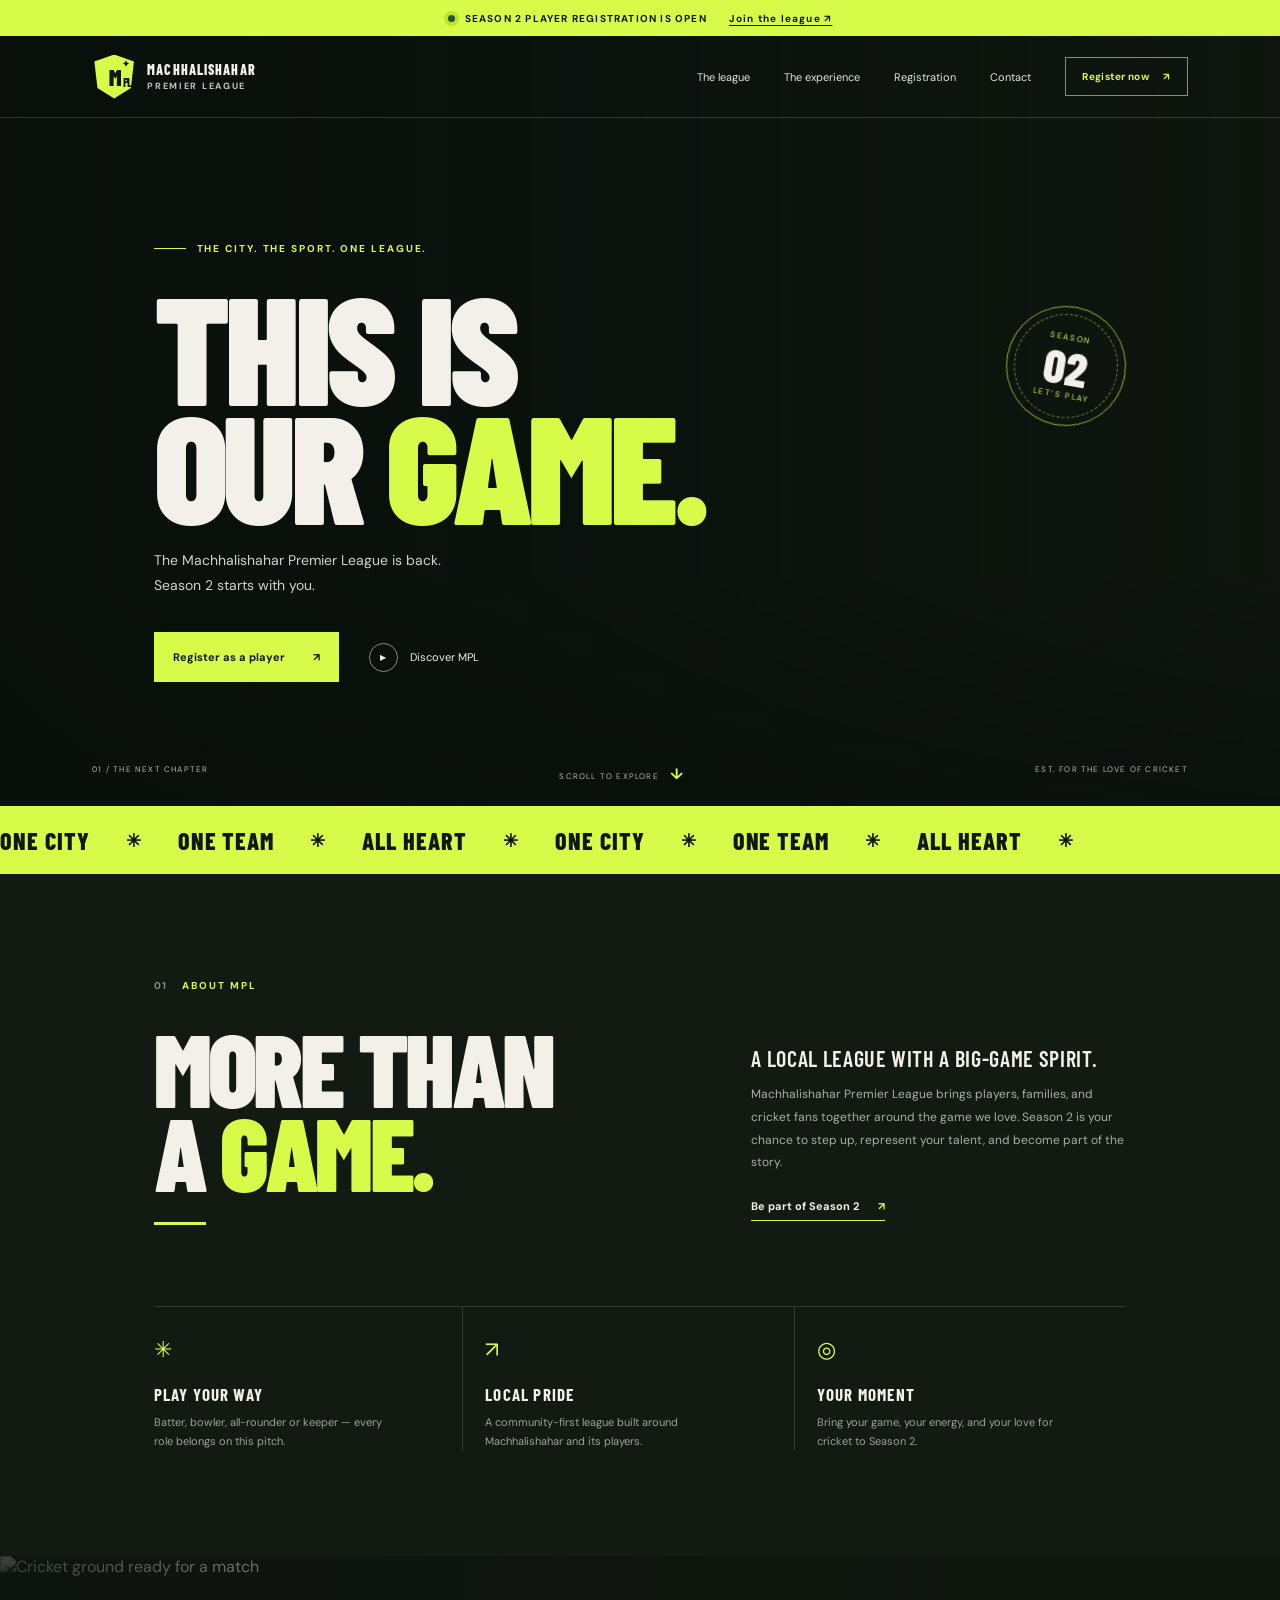
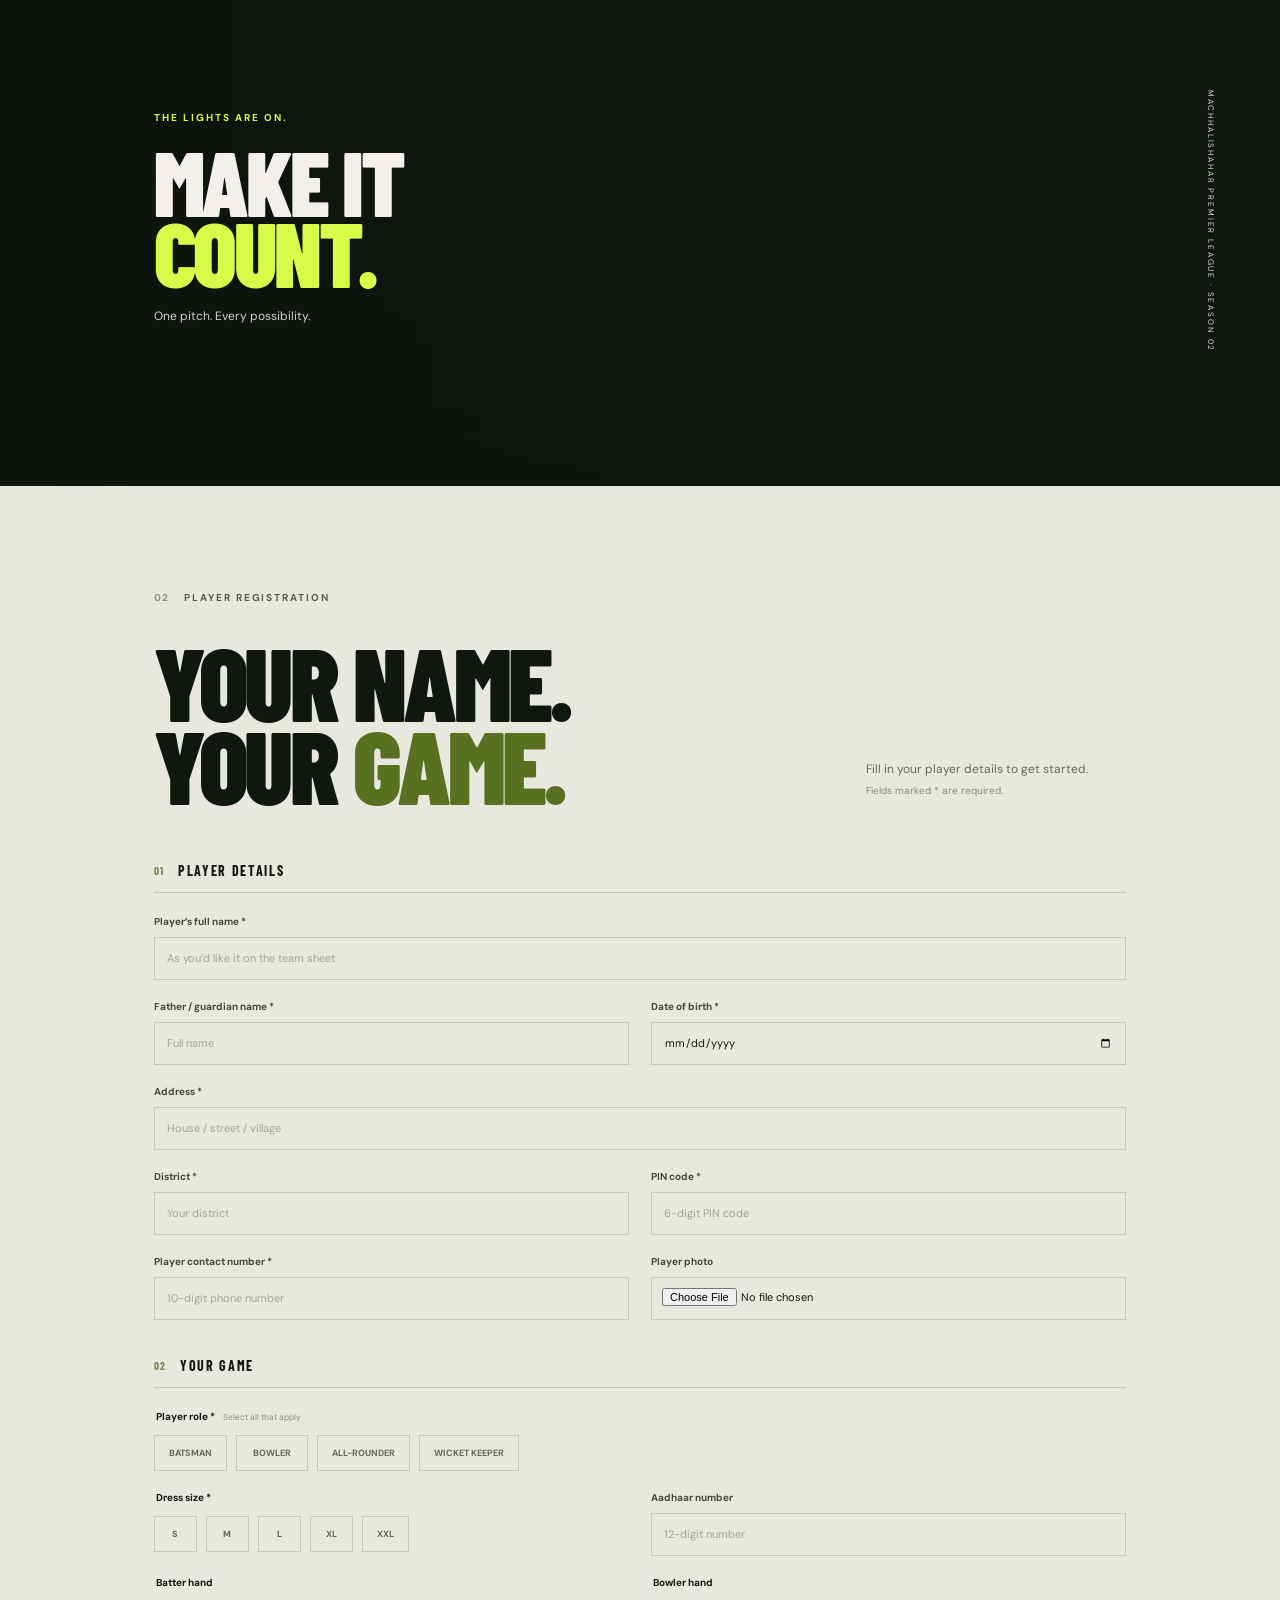
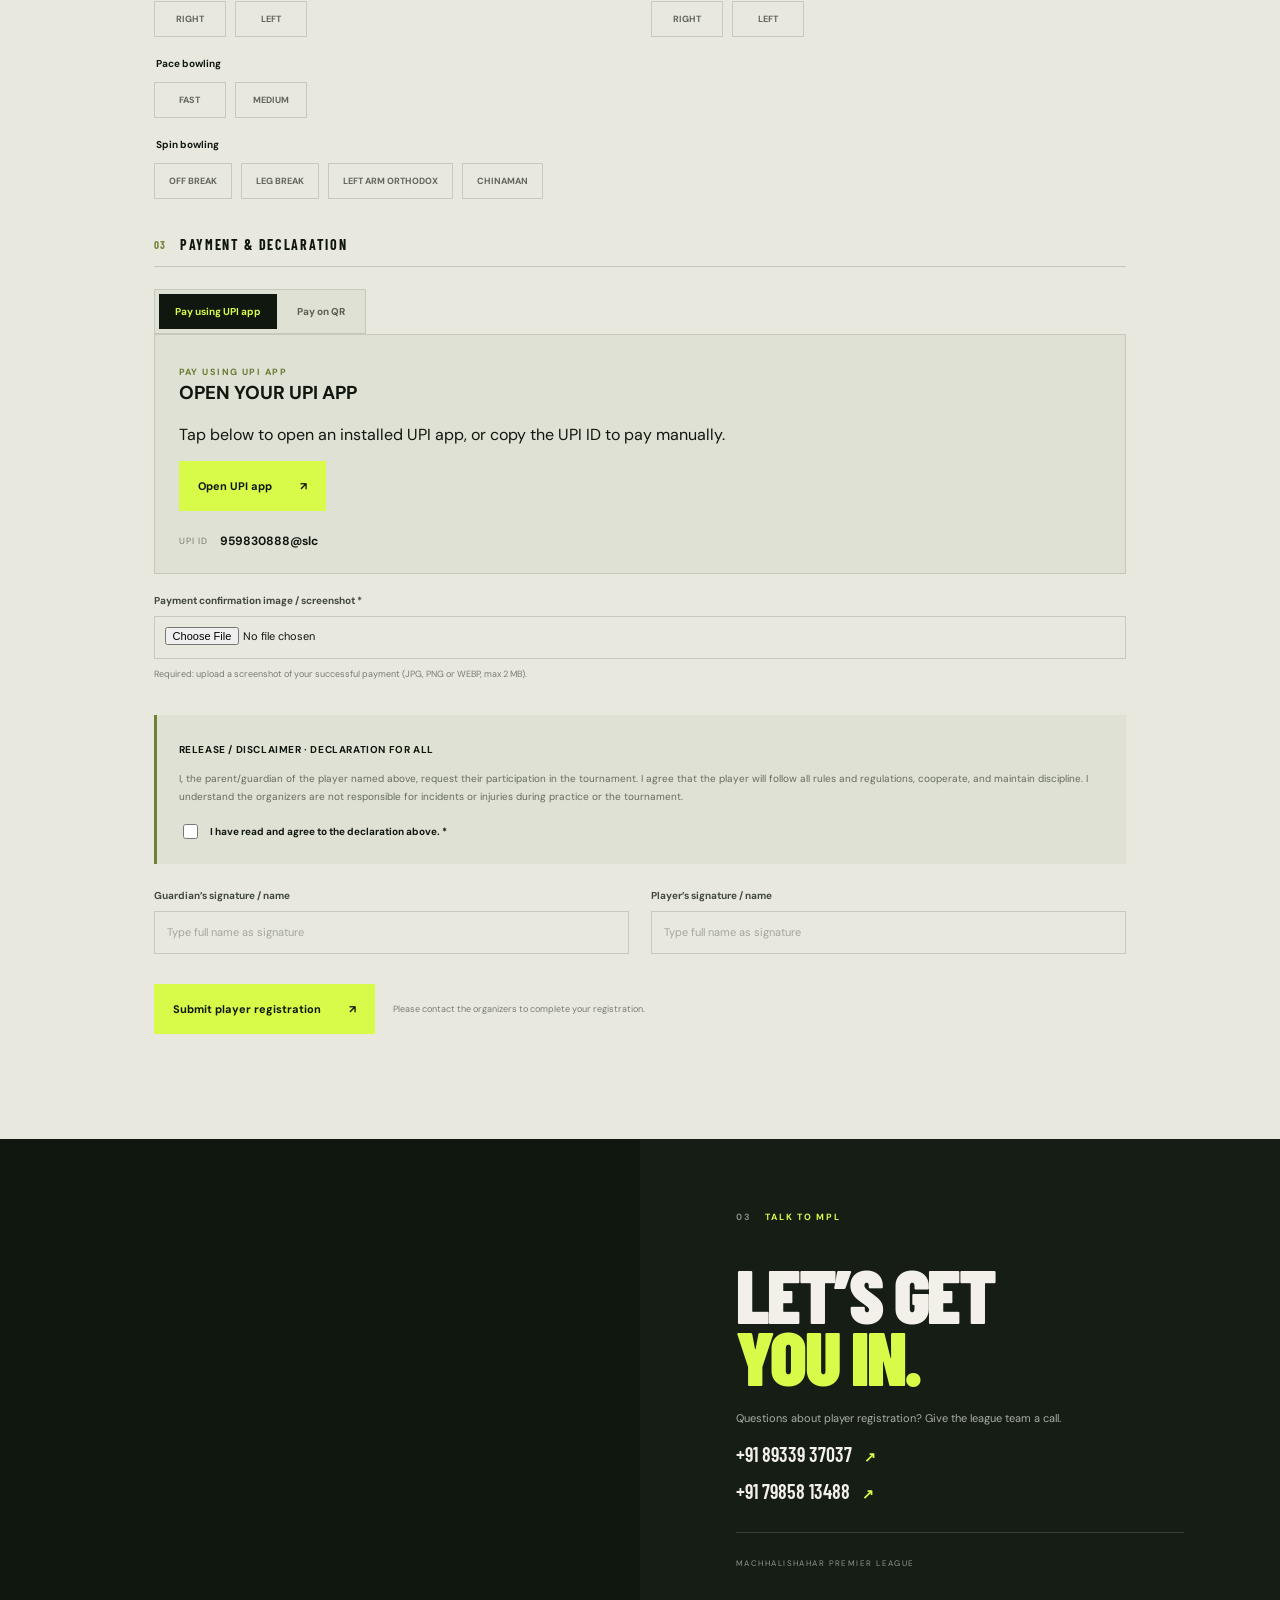
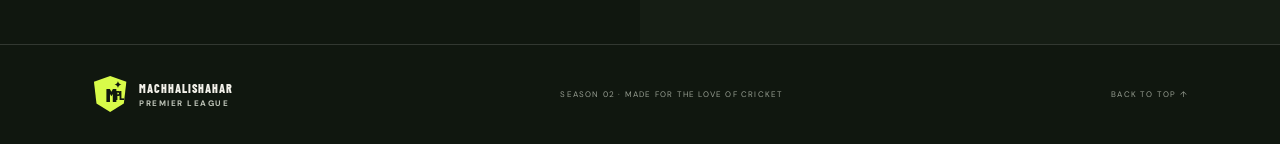
==== index.html @ 5a88ceaf "mpl" ====
<!doctype html>
<html lang="en">
<head>
  <meta charset="UTF-8" />
  <meta name="viewport" content="width=device-width, initial-scale=1.0" />
  <meta name="theme-color" content="#10170f" />
  <meta name="description" content="Machhalishahar Premier League Season 2 — player registration, cricket, and community." />
  <title>MPL — Machhalishahar Premier League</title>
  <link rel="preconnect" href="https://fonts.googleapis.com" />
  <link rel="preconnect" href="https://fonts.gstatic.com" crossorigin />
  <link href="https://fonts.googleapis.com/css2?family=Barlow+Condensed:wght@500;600;700;800;900&family=DM+Sans:wght@400;500;600;700&display=swap" rel="stylesheet" />
  <link rel="stylesheet" href="styles.css" />
</head>
<body>
  <div class="announcement"><span class="live-dot"></span> SEASON 2 PLAYER REGISTRATION IS OPEN <a href="#register">Join the league <span aria-hidden="true">↗</span></a></div>
  <header class="site-header">
    <a class="brand" href="#home" aria-label="MPL home"><span class="brand-mark"><span>M</span><b>PL</b><i>✦</i></span><span class="brand-name">MACHHALISHAHAR<small>PREMIER LEAGUE</small></span></a>
    <button class="menu-toggle" aria-label="Open navigation" aria-expanded="false"><span></span><span></span></button>
    <nav class="nav"><a href="#about">The league</a><a href="#experience">The experience</a><a href="#register">Registration</a><a href="#contact">Contact</a><a class="nav-cta" href="#register">Register now <span>↗</span></a></nav>
  </header>
  <main>
    <section class="hero" id="home">
      <div class="hero-image" role="img" aria-label="Cricket batter playing under stadium lights"></div>
      <div class="hero-shade"></div>
      <div class="hero-content">
        <div class="eyebrow"><span class="eyebrow-line"></span> THE CITY. THE SPORT. ONE LEAGUE.</div>
        <h1>THIS IS<br/>OUR <em>GAME.</em></h1>
        <p class="hero-sub">The Machhalishahar Premier League is back.<br/>Season 2 starts with you.</p>
        <div class="hero-actions"><a class="button button-lime" href="#register">Register as a player <span>↗</span></a><a class="text-link" href="#about"><span class="play-icon">▶</span> Discover MPL</a></div>
      </div>
      <div class="hero-stamp"><span>SEASON</span><strong>02</strong><span>LET’S PLAY</span></div>
      <div class="hero-bottom"><span>01 / THE NEXT CHAPTER</span><span class="scroll-cue">SCROLL TO EXPLORE <b>↓</b></span><span>EST. FOR THE LOVE OF CRICKET</span></div>
    </section>
    <section class="ticker" aria-label="League motto"><div class="ticker-track"><span>ONE CITY</span><i>✳</i><span>ONE TEAM</span><i>✳</i><span>ALL HEART</span><i>✳</i><span>ONE CITY</span><i>✳</i><span>ONE TEAM</span><i>✳</i><span>ALL HEART</span><i>✳</i></div></section>
    <section class="about section-pad" id="about">
      <div class="section-kicker"><span>01</span> ABOUT MPL</div>
      <div class="about-grid"><div><h2>MORE THAN<br/>A <em>GAME.</em></h2><div class="short-rule"></div></div><div class="about-copy"><p class="lead">A local league with a big-game spirit.</p><p>Machhalishahar Premier League brings players, families, and cricket fans together around the game we love. Season 2 is your chance to step up, represent your talent, and become part of the story.</p><a class="arrow-link" href="#register">Be part of Season 2 <span>↗</span></a></div></div>
      <div class="feature-row"><article class="feature"><span class="feature-icon">✳</span><h3>PLAY YOUR WAY</h3><p>Batter, bowler, all-rounder or keeper — every role belongs on this pitch.</p></article><article class="feature"><span class="feature-icon">↗</span><h3>LOCAL PRIDE</h3><p>A community-first league built around Machhalishahar and its players.</p></article><article class="feature"><span class="feature-icon">◎</span><h3>YOUR MOMENT</h3><p>Bring your game, your energy, and your love for cricket to Season 2.</p></article></div>
    </section>
    <section class="photo-break" id="experience"><img src="https://images.unsplash.com/photo-1531415074968-036ba1b575da?auto=format&fit=crop&w=2000&q=85" alt="Cricket ground ready for a match" loading="lazy"/><div class="photo-overlay"></div><div class="photo-caption"><span>THE LIGHTS ARE ON.</span><h2>MAKE IT<br/><em>COUNT.</em></h2><p>One pitch. Every possibility.</p></div><div class="photo-vertical">MACHHALISHAHAR PREMIER LEAGUE · SEASON 02</div></section>
    <section class="register section-pad" id="register">
      <div class="section-kicker"><span>02</span> PLAYER REGISTRATION</div>
      <div class="register-heading"><div><h2>YOUR NAME.<br/>YOUR <em>GAME.</em></h2></div><p>Fill in your player details to get started.<br/><span>Fields marked * are required.</span></p></div>
      <form id="registration-form">
        <div class="form-section-title"><span>01</span> PLAYER DETAILS</div>
        <div class="form-grid">
          <label class="field span-2">Player’s full name *<input name="playerName" placeholder="As you’d like it on the team sheet" required /></label>
          <label class="field">Father / guardian name *<input name="fatherName" placeholder="Full name" required /></label>
          <label class="field">Date of birth *<input name="dob" type="date" required /></label>
          <label class="field span-2">Address *<input name="address" placeholder="House / street / village" required /></label>
          <label class="field">District *<input name="district" placeholder="Your district" required /></label>
          <label class="field">PIN code *<input name="pincode" inputmode="numeric" pattern="[0-9]{6}" maxlength="6" placeholder="6-digit PIN code" required /></label>
          <label class="field">Player contact number *<input name="phone" type="tel" inputmode="numeric" pattern="[0-9]{10}" maxlength="10" placeholder="10-digit phone number" required /></label>
          <label class="field">Player photo<input name="photo" type="file" accept=".jpg,.jpeg,.png,.webp,image/jpeg,image/png,image/webp" /></label>
        </div>
        <div class="form-section-title"><span>02</span> YOUR GAME</div>
        <div class="form-grid">
          <fieldset class="field-set span-2"><legend>Player role * <small>Select all that apply</small></legend><div class="choice-row"><label class="choice"><input type="checkbox" name="role" value="Batsman"/><span>BATSMAN</span></label><label class="choice"><input type="checkbox" name="role" value="Bowler"/><span>BOWLER</span></label><label class="choice"><input type="checkbox" name="role" value="All-rounder"/><span>ALL-ROUNDER</span></label><label class="choice"><input type="checkbox" name="role" value="Wicket keeper"/><span>WICKET KEEPER</span></label></div></fieldset>
          <fieldset class="field-set"><legend>Dress size *</legend><div class="choice-row sizes"><label class="choice"><input type="radio" name="size" value="S" required/><span>S</span></label><label class="choice"><input type="radio" name="size" value="M"/><span>M</span></label><label class="choice"><input type="radio" name="size" value="L"/><span>L</span></label><label class="choice"><input type="radio" name="size" value="XL"/><span>XL</span></label><label class="choice"><input type="radio" name="size" value="XXL"/><span>XXL</span></label></div></fieldset>
          <label class="field">Aadhaar number<input name="aadhaar" inputmode="numeric" pattern="[0-9 ]{12,14}" maxlength="14" placeholder="12-digit number" /></label>
          <fieldset class="field-set"><legend>Batter hand</legend><div class="choice-row"><label class="choice"><input type="radio" name="batterHand" value="Right hand"/><span>RIGHT</span></label><label class="choice"><input type="radio" name="batterHand" value="Left hand"/><span>LEFT</span></label></div></fieldset>
          <fieldset class="field-set"><legend>Bowler hand</legend><div class="choice-row"><label class="choice"><input type="radio" name="bowlerHand" value="Right hand"/><span>RIGHT</span></label><label class="choice"><input type="radio" name="bowlerHand" value="Left hand"/><span>LEFT</span></label></div></fieldset>
          <fieldset class="field-set span-2"><legend>Pace bowling</legend><div class="choice-row"><label class="choice"><input type="checkbox" name="pace" value="Fast"/><span>FAST</span></label><label class="choice"><input type="checkbox" name="pace" value="Medium"/><span>MEDIUM</span></label></div></fieldset>
          <fieldset class="field-set span-2"><legend>Spin bowling</legend><div class="choice-row"><label class="choice"><input type="checkbox" name="spin" value="Off break"/><span>OFF BREAK</span></label><label class="choice"><input type="checkbox" name="spin" value="Leg break"/><span>LEG BREAK</span></label><label class="choice"><input type="checkbox" name="spin" value="Left arm orthodox"/><span>LEFT ARM ORTHODOX</span></label><label class="choice"><input type="checkbox" name="spin" value="Chinaman"/><span>CHINAMAN</span></label></div></fieldset>
        </div>
        <div class="form-section-title"><span>03</span> PAYMENT &amp; DECLARATION</div>
        <div class="payment-method-toggle" role="group" aria-label="Choose a payment method">
          <button class="payment-method-button" type="button" data-payment-method="upi" aria-pressed="true">Pay using UPI app</button>
          <button class="payment-method-button" type="button" data-payment-method="qr" aria-pressed="false">Pay on QR</button>
        </div>
        <div class="payment-panel span-2">
          <div class="payment-option payment-upi" data-payment-option="upi">
            <span class="payment-label">PAY USING UPI APP</span><h3>OPEN YOUR UPI APP</h3>
            <p>Tap below to open an installed UPI app, or copy the UPI ID to pay manually.</p>
            <a class="button button-lime upi-launch" href="upi://pay?pa=959830888%40slc&amp;pn=Machhalishahar%20Premier%20League&amp;cu=INR">Open UPI app <span>↗</span></a>
            <div class="upi-id"><span>UPI ID</span><strong>959830888@slc</strong></div>
          </div>
          <div class="payment-option payment-qr" data-payment-option="qr" hidden>
            <img src="assets/payment-qr.jpeg" alt="UPI payment QR code for 959830888@slc" />
            <div class="payment-instructions"><span class="payment-label">PAY ON QR</span><h3>SCAN TO PAY</h3><p>Scan this QR code with any UPI app to complete your payment.</p><div class="upi-id"><span>UPI ID</span><strong>959830888@slc</strong></div></div>
          </div>
        </div>
        <div class="form-grid payment-upload-grid"><label class="field span-2">Payment confirmation image / screenshot *<input name="paymentConfirmation" type="file" accept=".jpg,.jpeg,.png,.webp,image/jpeg,image/png,image/webp" required /><small class="field-hint">Required: upload a screenshot of your successful payment (JPG, PNG or WEBP, max 2 MB).</small></label></div>
        <div class="declaration"><strong>RELEASE / DISCLAIMER · DECLARATION FOR ALL</strong><p>I, the parent/guardian of the player named above, request their participation in the tournament. I agree that the player will follow all rules and regulations, cooperate, and maintain discipline. I understand the organizers are not responsible for incidents or injuries during practice or the tournament.</p><label class="agree"><input type="checkbox" name="agree" required/><span>I have read and agree to the declaration above. *</span></label></div>
        <div class="signature-grid"><label class="field">Guardian’s signature / name<input name="guardianSignature" placeholder="Type full name as signature" required /></label><label class="field">Player’s signature / name<input name="playerSignature" placeholder="Type full name as signature" required /></label></div>
        <div class="form-submit"><button class="button button-lime" type="submit">Submit player registration <span>↗</span></button><span class="form-note">Please contact the organizers to complete your registration.</span></div>
        <div class="form-status" id="form-status" role="status" aria-live="polite" hidden></div>
        <div class="form-success" id="form-success" role="status" aria-live="polite"><b>Thanks for stepping up.</b><span></span></div>
      </form>
      <dialog class="submit-dialog" id="submit-dialog" aria-labelledby="submit-dialog-title">
        <span class="wait-spinner" data-wait-spinner aria-label="Please wait"></span>
        <div class="submit-dialog-mark" aria-hidden="true">MPL</div>
        <h3 id="submit-dialog-title" data-dialog-title>Submitting your form</h3>
        <p data-dialog-message>Please wait while we save your player registration and images.</p>
        <button class="button button-lime" type="button" data-dialog-close hidden>Close</button>
      </dialog>
    </section>
    <section class="contact" id="contact"><div class="contact-image"></div><div class="contact-content"><div class="section-kicker"><span>03</span> TALK TO MPL</div><h2>LET’S GET<br/><em>YOU IN.</em></h2><p>Questions about player registration? Give the league team a call.</p><a class="phone-link" href="tel:8933937037">+91 89339 37037 <span>↗</span></a><a class="phone-link" href="tel:7985813488">+91 79858 13488 <span>↗</span></a><div class="contact-rule"></div><span class="contact-label">MACHHALISHAHAR PREMIER LEAGUE</span></div></section>
  </main>
  <footer><a class="brand footer-brand" href="#home"><span class="brand-mark"><span>M</span><b>PL</b><i>✦</i></span><span class="brand-name">MACHHALISHAHAR<small>PREMIER LEAGUE</small></span></a><span class="footer-note">SEASON 02 · MADE FOR THE LOVE OF CRICKET</span><a href="#home" class="back-top">BACK TO TOP ↑</a></footer>
  <script src="script.js"></script>
</body>
</html>
---- styles.css ----
:root{--ink:#10170f;--paper:#f2f0e9;--lime:#d8fb49;--muted:#878d82;--line:rgba(255,255,255,.14);--red:#ba3630}*{box-sizing:border-box}html{scroll-behavior:smooth}body{margin:0;background:var(--ink);color:var(--paper);font-family:'DM Sans',sans-serif}a{color:inherit;text-decoration:none}.announcement{height:36px;display:flex;align-items:center;justify-content:center;gap:10px;background:var(--lime);color:var(--ink);font-size:10px;font-weight:700;letter-spacing:.12em}.announcement a{margin-left:12px;text-decoration:underline;text-underline-offset:3px}.live-dot{height:7px;width:7px;background:#1c592f;border-radius:50%;box-shadow:0 0 0 4px #bce431;animation:pulse 1.8s infinite}.site-header{height:82px;display:flex;align-items:center;justify-content:space-between;padding:0 7.2%;position:absolute;top:36px;left:0;right:0;z-index:5;border-bottom:1px solid rgba(255,255,255,.15)}.brand{display:flex;align-items:center;gap:11px}.brand-mark{width:44px;height:44px;display:grid;place-items:center;position:relative;background:var(--lime);color:var(--ink);clip-path:polygon(50% 0,95% 16%,88% 76%,50% 100%,12% 76%,5% 16%);font-family:'Barlow Condensed';font-size:22px;font-weight:900;letter-spacing:-2px}.brand-mark b{position:absolute;right:5px;bottom:9px;font-size:13px}.brand-mark i{position:absolute;top:3px;right:8px;font-size:9px;font-style:normal}.brand-name{font-family:'Barlow Condensed';font-weight:800;font-size:14px;letter-spacing:.08em;line-height:1}.brand-name small{display:block;font-family:'DM Sans';font-size:9px;letter-spacing:.19em;margin-top:5px;color:#bdc3b7}.nav{display:flex;align-items:center;gap:34px;font-size:11px;color:#e2e5dd}.nav>a:not(.nav-cta):hover{color:var(--lime)}.nav-cta{padding:12px 16px;border:1px solid rgba(216,251,73,.6);color:var(--lime);font-size:10px;font-weight:700;letter-spacing:.04em}.nav-cta span{margin-left:12px}.menu-toggle{display:none}.hero{height:min(770px,90vh);min-height:620px;position:relative;display:flex;align-items:center;padding:82px 12% 0;overflow:hidden}.hero-image{position:absolute;inset:0;background:url('https://images.unsplash.com/photo-1540747913346-19e32dc3e97e?auto=format&fit=crop&w=2200&q=90') center 43%/cover;animation:heroIn 1.2s ease both}.hero-shade{position:absolute;inset:0;background:linear-gradient(90deg,rgba(9,15,11,.92) 0%,rgba(9,15,11,.69) 42%,rgba(9,15,11,.12) 100%),linear-gradient(0deg,rgba(9,15,11,.68),transparent 30%)}.hero-content{position:relative;z-index:1;animation:rise .8s .15s both}.eyebrow,.section-kicker{font-size:10px;letter-spacing:.19em;font-weight:700;color:var(--lime)}.eyebrow{display:flex;align-items:center;gap:11px}.eyebrow-line{width:32px;height:1px;background:var(--lime)}h1,h2,h3,p{margin-top:0}h1,h2{font-family:'Barlow Condensed',sans-serif;font-weight:900;letter-spacing:-.035em}h1{font-size:clamp(84px,12vw,164px);line-height:.78;margin:30px 0 24px}h1 em,h2 em{font-style:normal;color:var(--lime)}.hero-sub{font-size:14px;line-height:1.8;color:#d0d3cc}.hero-actions{display:flex;align-items:center;gap:30px;margin-top:34px}.button{height:50px;display:inline-flex;align-items:center;justify-content:center;gap:28px;border:0;padding:0 19px;font-family:'DM Sans';font-size:11px;font-weight:700;cursor:pointer;transition:transform .2s,background .2s}.button:hover{transform:translateY(-3px)}.button-lime{background:var(--lime);color:var(--ink)}.button-lime:hover{background:#e8ff86}.text-link{font-size:11px}.play-icon{display:inline-grid;place-items:center;width:29px;height:29px;border:1px solid rgba(255,255,255,.5);border-radius:50%;font-size:8px;margin-right:9px}.hero-stamp{position:absolute;right:12%;top:35%;width:120px;height:120px;border:1px solid rgba(216,251,73,.65);border-radius:50%;display:flex;flex-direction:column;align-items:center;justify-content:center;transform:rotate(10deg);animation:spinIn 1s .6s both}.hero-stamp:before{content:'';position:absolute;inset:7px;border:1px dashed rgba(216,251,73,.5);border-radius:50%}.hero-stamp span{font-size:8px;letter-spacing:.2em;color:var(--lime)}.hero-stamp strong{font:800 48px 'Barlow Condensed';line-height:1}.hero-bottom{position:absolute;bottom:22px;left:7.2%;right:7.2%;display:flex;justify-content:space-between;color:#b3b9ae;font-size:8px;letter-spacing:.15em}.scroll-cue b{color:var(--lime);font-size:15px;margin-left:8px}.ticker{height:68px;background:var(--lime);color:var(--ink);overflow:hidden;display:flex;align-items:center}.ticker-track{display:flex;align-items:center;gap:36px;white-space:nowrap;animation:marquee 24s linear infinite;font:800 24px 'Barlow Condensed';letter-spacing:.04em}.ticker-track i{font-style:normal;font-size:18px}.section-pad{padding:105px 12%}.about{background:#121a12}.section-kicker{display:flex;gap:14px;align-items:center}.section-kicker span{color:#858c7f}.about-grid{display:grid;grid-template-columns:1fr .78fr;gap:12%;align-items:end;margin-top:34px}.about h2,.register h2,.contact h2{font-size:clamp(64px,8vw,102px);line-height:.82;margin:0}.short-rule{width:52px;height:3px;background:var(--lime);margin-top:29px}.about-copy{padding-bottom:4px}.lead{font:600 22px 'Barlow Condensed';text-transform:uppercase;letter-spacing:.03em;margin-bottom:12px}.about-copy>p:not(.lead){color:#a8afa3;font-size:12px;line-height:1.9;max-width:410px}.arrow-link{display:inline-block;margin-top:13px;padding-bottom:7px;border-bottom:1px solid var(--lime);font-size:11px;font-weight:700}.arrow-link span{color:var(--lime);margin-left:16px}.feature-row{display:grid;grid-template-columns:repeat(3,1fr);gap:22px;margin-top:81px;border-top:1px solid var(--line)}.feature{padding:28px 17px 0 0;border-right:1px solid var(--line)}.feature:last-child{border-right:0}.feature-icon{font-size:22px;color:var(--lime)}.feature h3{font:700 17px 'Barlow Condensed';letter-spacing:.07em;margin:20px 0 9px}.feature p{font-size:11px;color:#9ca397;line-height:1.7;max-width:240px;margin:0}.photo-break{height:530px;position:relative;overflow:hidden}.photo-break>img{width:100%;height:100%;object-fit:cover;object-position:center 55%;filter:saturate(.7)}.photo-overlay{position:absolute;inset:0;background:linear-gradient(90deg,rgba(13,19,13,.8),transparent 76%),linear-gradient(0deg,rgba(13,19,13,.48),transparent 50%)}.photo-caption{position:absolute;left:12%;top:50%;transform:translateY(-50%)}.photo-caption>span{color:var(--lime);font-size:10px;letter-spacing:.2em;font-weight:700}.photo-caption h2{font-size:90px;line-height:.79;margin:20px 0}.photo-caption p{font-size:12px;color:#d2d5ce}.photo-vertical{position:absolute;right:5%;top:50%;writing-mode:vertical-rl;transform:translateY(-50%);color:#d7dfd0;font-size:8px;letter-spacing:.23em}.register{background:#e9e8df;color:var(--ink)}.register .section-kicker{color:#506044}.register .section-kicker span{color:#8a9081}.register-heading{display:flex;justify-content:space-between;align-items:end;margin:36px 0 55px}.register h2 em{color:#577121}.register-heading>p{font-size:12px;line-height:1.8;color:#656a5e;margin:0 4% 5px 20px}.register-heading>p span{color:#868a7e;font-size:10px}.form-section-title{display:flex;gap:13px;align-items:center;border-bottom:1px solid #c5c8bc;padding-bottom:13px;margin:37px 0 22px;font:700 14px 'Barlow Condensed';letter-spacing:.12em}.form-section-title span{color:#75843f;font-size:11px}.form-grid{display:grid;grid-template-columns:repeat(2,1fr);gap:20px 22px}.span-2{grid-column:span 2}.field{display:flex;flex-direction:column;gap:9px;font-size:10px;font-weight:700;color:#42483c}.field input:not([type=checkbox]):not([type=radio]){width:100%;height:43px;background:transparent;border:1px solid #c7c9be;padding:0 12px;color:var(--ink);font:400 11px 'DM Sans';outline:none;border-radius:0}.field input:focus{border-color:#687b31;box-shadow:0 0 0 2px rgba(104,123,49,.12)}.field input::placeholder{color:#a3a69c}.field input[type=file]{padding:10px!important}.field-set{border:0;padding:0;margin:0;min-width:0}.field-set legend{font-size:10px;font-weight:700;margin-bottom:12px}.field-set legend small{font-weight:400;color:#8a8d82;margin-left:6px}.choice-row{display:flex;flex-wrap:wrap;gap:9px}.choice{position:relative;cursor:pointer}.choice input{position:absolute;opacity:0;inset:0}.choice span{height:36px;padding:0 14px;min-width:72px;border:1px solid #c7c9be;display:flex;align-items:center;justify-content:center;font-size:9px;font-weight:700;color:#61665b;transition:.15s}.choice input:checked+span{background:var(--ink);color:var(--lime);border-color:var(--ink)}.choice input:focus-visible+span{outline:2px solid #778a3f;outline-offset:2px}.sizes .choice span{min-width:43px}.declaration{margin-top:35px;padding:22px;background:#dfe1d5;border-left:3px solid #6d8236}.declaration>strong{font-size:10px;letter-spacing:.06em}.declaration p{font-size:10px;line-height:1.8;color:#666b60;margin:12px 0 15px}.agree{display:flex;align-items:center;gap:9px;font-size:10px;font-weight:700}.agree input{accent-color:#657b31;width:15px;height:15px}.signature-grid{display:grid;grid-template-columns:repeat(2,1fr);gap:22px;margin-top:25px}.form-submit{display:flex;align-items:center;gap:18px;margin-top:30px}.form-note{font-size:9px;color:#777c71}.form-success{display:none;margin-top:22px;padding:15px;background:#dbe8bd;border-left:3px solid #718d35;font-size:11px}.form-success.show{display:flex;flex-direction:column;gap:5px}.contact{min-height:505px;position:relative;display:grid;grid-template-columns:1fr 1fr;overflow:hidden}.contact-image{background:url('https://images.unsplash.com/photo-1624526267942-ab0ff8a3e972?auto=format&fit=crop&w=1200&q=85') center/cover;filter:saturate(.65)}.contact-content{padding:72px 15%;background:#151d14}.contact-content .section-kicker{font-size:9px}.contact h2{font-size:76px;margin:40px 0 22px}.contact-content>p{font-size:11px;color:#aab0a5;line-height:1.8}.phone-link{display:block;font:600 20px 'Barlow Condensed';margin-top:13px}.phone-link span{color:var(--lime);font-size:14px;margin-left:8px}.contact-rule{width:100%;height:1px;background:var(--line);margin:29px 0 17px}.contact-label{font-size:8px;letter-spacing:.18em;color:#90988c}footer{height:100px;padding:0 7.2%;display:flex;justify-content:space-between;align-items:center;border-top:1px solid var(--line)}.footer-brand .brand-mark{width:36px;height:36px;font-size:19px}.footer-brand .brand-name{font-size:12px}.footer-brand .brand-name small{font-size:8px}.footer-note,.back-top{font-size:8px;letter-spacing:.15em;color:#979e92}.back-top:hover{color:var(--lime)}
@keyframes marquee{to{transform:translateX(-50%)}}@keyframes rise{from{opacity:0;transform:translateY(24px)}to{opacity:1;transform:translateY(0)}}@keyframes heroIn{from{transform:scale(1.06);filter:brightness(.6)}to{transform:scale(1);filter:brightness(1)}}@keyframes spinIn{from{opacity:0;transform:rotate(-35deg) scale(.75)}to{opacity:1;transform:rotate(10deg) scale(1)}}@keyframes pulse{50%{box-shadow:0 0 0 7px rgba(188,228,49,.5)}}
@media(max-width:850px){.site-header{padding:0 5%}.nav{gap:17px}.nav>a:not(.nav-cta){font-size:10px}.hero{padding-left:8%;height:690px}.hero-stamp{right:8%;width:96px;height:96px}.hero-stamp strong{font-size:39px}.section-pad{padding:82px 8%}.about-grid{gap:8%}.photo-caption{left:8%}.contact-content{padding:65px 10%}}
@media(max-width:620px){.announcement{font-size:8px;letter-spacing:.06em}.announcement a{margin-left:2px}.site-header{height:70px}.brand-mark{width:39px;height:39px}.brand-name{font-size:12px}.menu-toggle{display:flex;flex-direction:column;gap:6px;padding:10px;background:transparent;border:0;z-index:7}.menu-toggle span{width:23px;height:1px;background:var(--paper)}.nav{display:none;position:absolute;top:70px;left:0;right:0;background:#111910;padding:22px 7%;flex-direction:column;align-items:stretch;gap:0;border-bottom:1px solid var(--line)}.nav.open{display:flex}.nav>a{padding:14px 0;border-bottom:1px solid var(--line)}.nav .nav-cta{margin-top:13px;padding:14px}.hero{min-height:650px;height:85vh;padding:70px 7% 0}.hero-image{background-position:59% center}.hero-shade{background:linear-gradient(90deg,rgba(9,15,11,.83),rgba(9,15,11,.32)),linear-gradient(0deg,rgba(9,15,11,.65),transparent 55%)}h1{font-size:clamp(81px,19vw,122px)}.hero-stamp{right:7%;top:auto;bottom:93px;width:78px;height:78px}.hero-stamp strong{font-size:31px}.hero-stamp span{font-size:6px}.hero-bottom{left:7%;right:7%;font-size:7px}.hero-bottom>span:last-child{display:none}.ticker{height:54px}.ticker-track{font-size:20px;gap:23px}.section-pad{padding:71px 7%}.about-grid{grid-template-columns:1fr;gap:30px;margin-top:29px}.about h2,.register h2{font-size:76px}.about-copy>p:not(.lead){max-width:100%}.feature-row{grid-template-columns:1fr;margin-top:52px;gap:0}.feature{padding:19px 0;border-right:0;border-bottom:1px solid var(--line)}.feature h3{margin:10px 0 5px}.photo-break{height:420px}.photo-caption h2{font-size:76px}.photo-vertical{right:4%}.register-heading{display:block;margin:29px 0 39px}.register-heading>p{margin:24px 0 0}.form-grid{grid-template-columns:1fr;gap:18px}.span-2{grid-column:auto}.choice-row{gap:7px}.choice span{min-width:64px;padding:0 10px}.sizes .choice span{min-width:42px}.signature-grid{grid-template-columns:1fr}.form-submit{align-items:flex-start;flex-direction:column;gap:11px}.contact{grid-template-columns:1fr}.contact-image{height:250px}.contact-content{padding:55px 9% 62px}.contact h2{font-size:70px;margin-top:33px}footer{padding:0 6%;height:85px}.footer-note{display:none}}
@media(prefers-reduced-motion:reduce){*,*::before,*::after{scroll-behavior:auto!important;animation-duration:.01ms!important;animation-iteration-count:1!important;transition-duration:.01ms!important}}
.payment-panel{grid-column:span 2;display:grid;grid-template-columns:190px 1fr;gap:28px;align-items:center;padding:24px;background:#dfe1d5;border:1px solid #c7c9be}.payment-qr{display:grid;place-items:center;background:#fff;padding:12px}.payment-qr img{display:block;width:100%;max-width:166px;height:auto;aspect-ratio:1;object-fit:contain}.payment-label{font-size:9px;letter-spacing:.16em;font-weight:700;color:#657b31}.payment-instructions h3{font:800 22px 'Barlow Condensed';letter-spacing:.06em;margin:8px 0}.payment-instructions p{font-size:11px;color:#656a5e;line-height:1.7;margin:0 0 15px}.upi-id{display:flex;align-items:center;gap:12px}.upi-id span{font-size:9px;color:#777c71;letter-spacing:.12em}.upi-id strong{font-size:12px;color:var(--ink)}.payment-upload-grid{margin-top:20px}.field-hint{font-size:9px;font-weight:400;color:#777c71}@media(max-width:620px){.payment-panel{grid-column:auto;grid-template-columns:1fr;justify-items:start;gap:18px;padding:18px}.payment-qr{width:100%;max-width:190px}}
.form-status{margin-top:16px;padding:12px 14px;font-size:10px;line-height:1.7}.form-status.info{background:#dfe1d5;color:#42483c}.form-status.error{background:#f2dddd;color:#8a2b25}.form-status[hidden]{display:none}.form-submit button:disabled{opacity:.72;cursor:wait;transform:none}
.submit-dialog{width:min(440px,calc(100% - 32px));border:1px solid #718d35;padding:34px;background:#e9e8df;color:#10170f;text-align:center;box-shadow:0 24px 80px #0008}.submit-dialog::backdrop{background:#081008c9;backdrop-filter:blur(4px)}.submit-dialog-mark{display:grid;place-items:center;width:48px;height:48px;margin:0 auto 18px;background:#d8fb49;color:#10170f;font:900 16px 'Barlow Condensed';clip-path:polygon(50% 0,95% 16%,88% 76%,50% 100%,12% 76%,5% 16%)}.submit-dialog h3{margin:0 0 10px;font:800 26px 'Barlow Condensed';letter-spacing:.03em;text-transform:uppercase}.submit-dialog p{margin:0 0 22px;color:#60665a;font-size:12px;line-height:1.7}.submit-dialog button[hidden]{display:none}
.wait-spinner{display:block;width:38px;height:38px;margin:0 auto 18px;border:4px solid #cbd2b8;border-top-color:#657b31;border-radius:50%;animation:wait-spin .8s linear infinite}.wait-spinner[hidden]{display:none}@keyframes wait-spin{to{transform:rotate(360deg)}}
.payment-method-toggle{grid-column:span 2;display:inline-flex;justify-self:start;padding:4px;background:#dfe1d5;border:1px solid #c7c9be;gap:4px}.payment-method-button{border:0;background:transparent;padding:11px 16px;color:#59604f;font:700 10px 'DM Sans';cursor:pointer}.payment-method-button[aria-pressed="true"]{background:#10170f;color:#d8fb49}.payment-method-button:focus-visible{outline:2px solid #657b31;outline-offset:2px}.payment-panel .payment-upi{grid-column:1/-1}.payment-panel .payment-qr{grid-column:1/-1;display:grid;grid-template-columns:190px 1fr;gap:28px;align-items:center;background:transparent;padding:0}.payment-option[hidden]{display:none}.payment-qr img{display:block;width:100%;max-width:166px;height:auto;aspect-ratio:1;object-fit:contain;background:#fff;padding:10px}.upi-launch{margin:0 0 18px;width:max-content}.payment-upi .upi-id{margin-top:4px}
.form-debug-panel{margin-top:12px;padding:12px;background:#151d14;color:#d8fb49;white-space:pre-wrap;overflow-wrap:anywhere;font:10px/1.5 monospace;max-height:240px;overflow:auto}.form-debug-panel:empty{display:none}
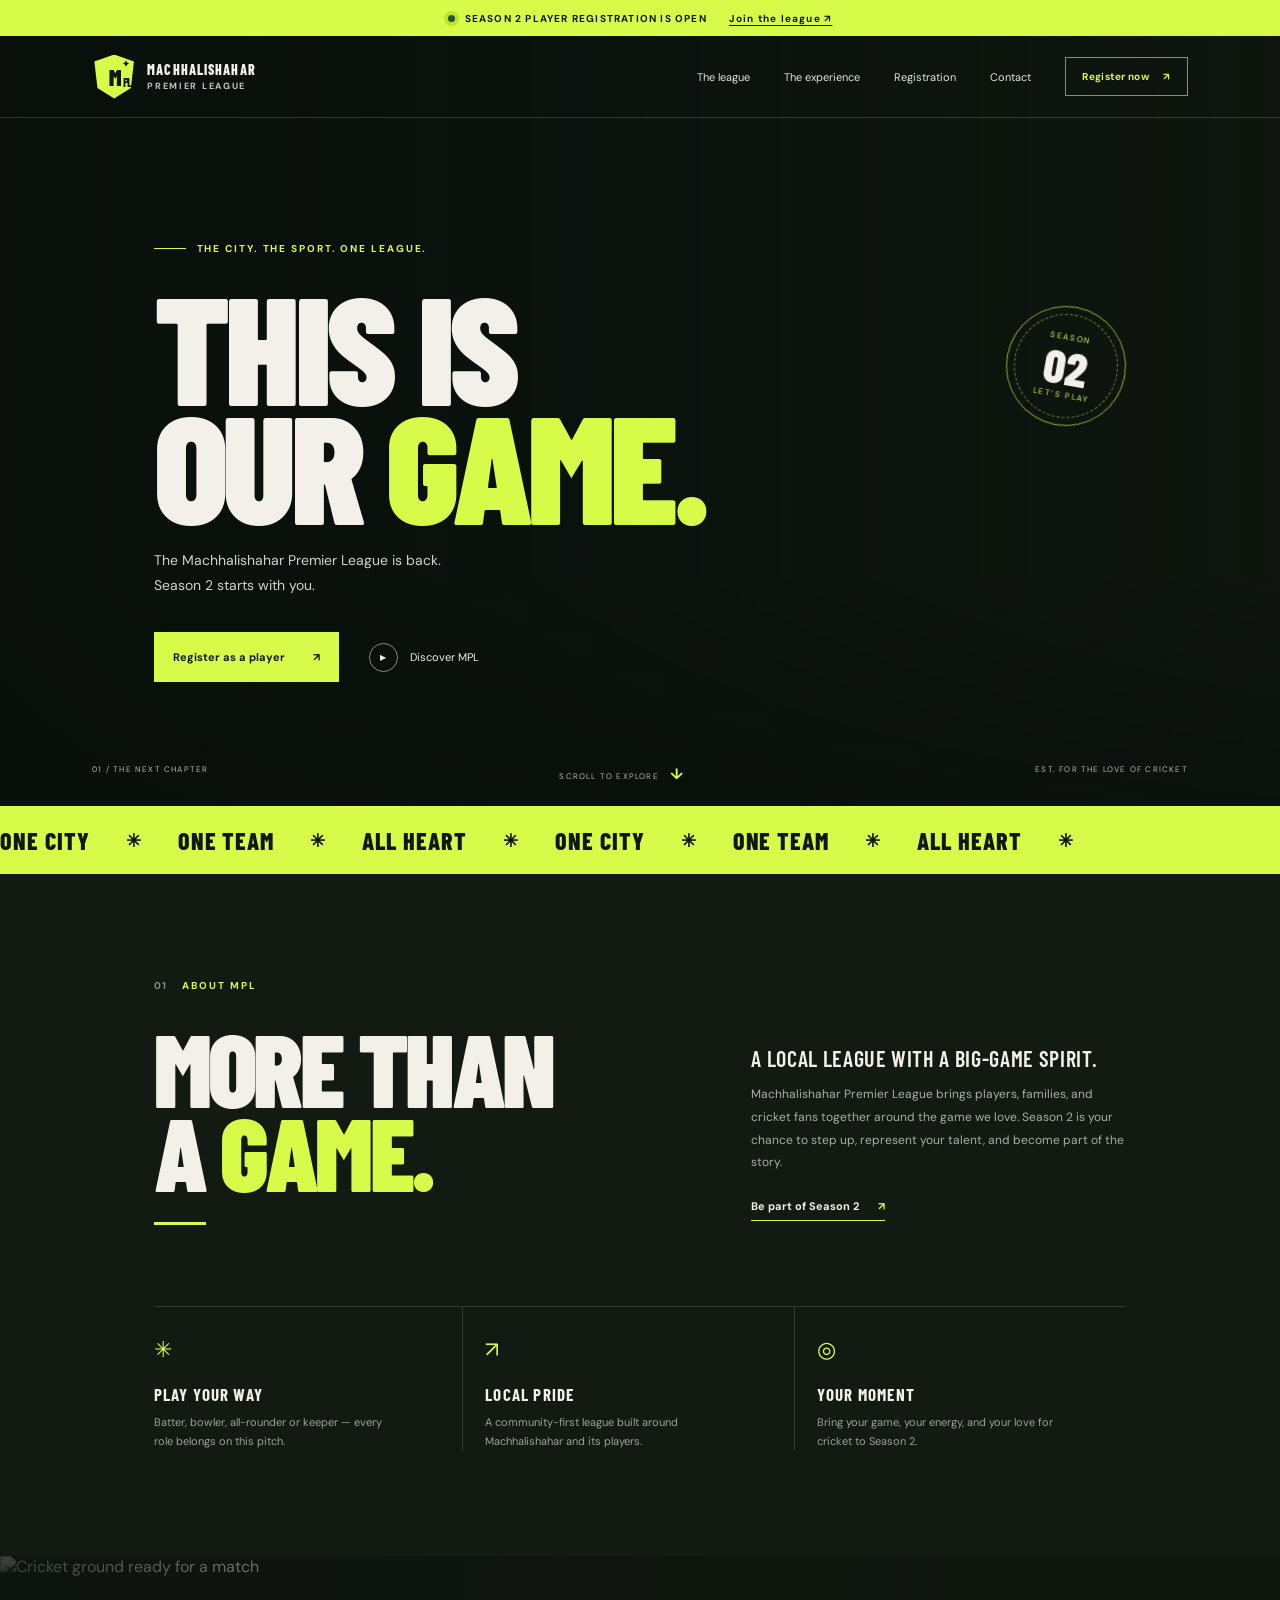
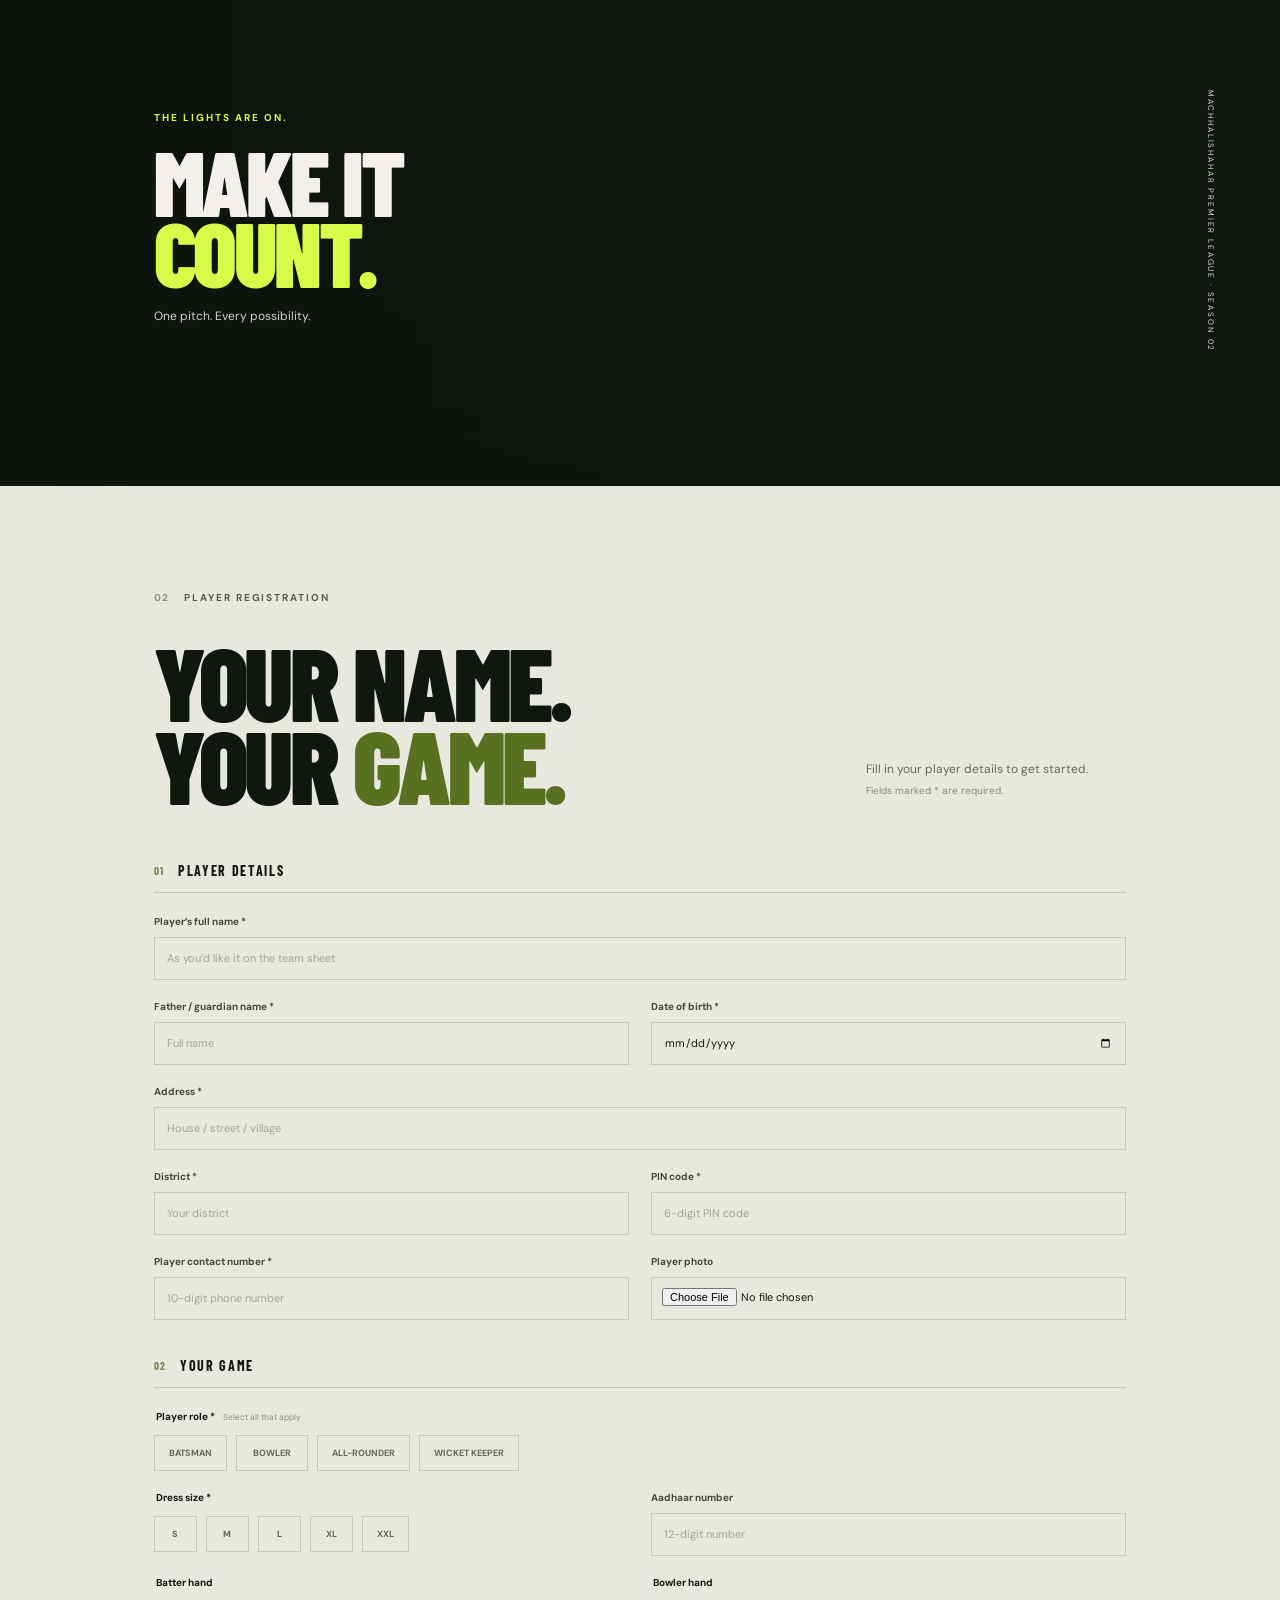
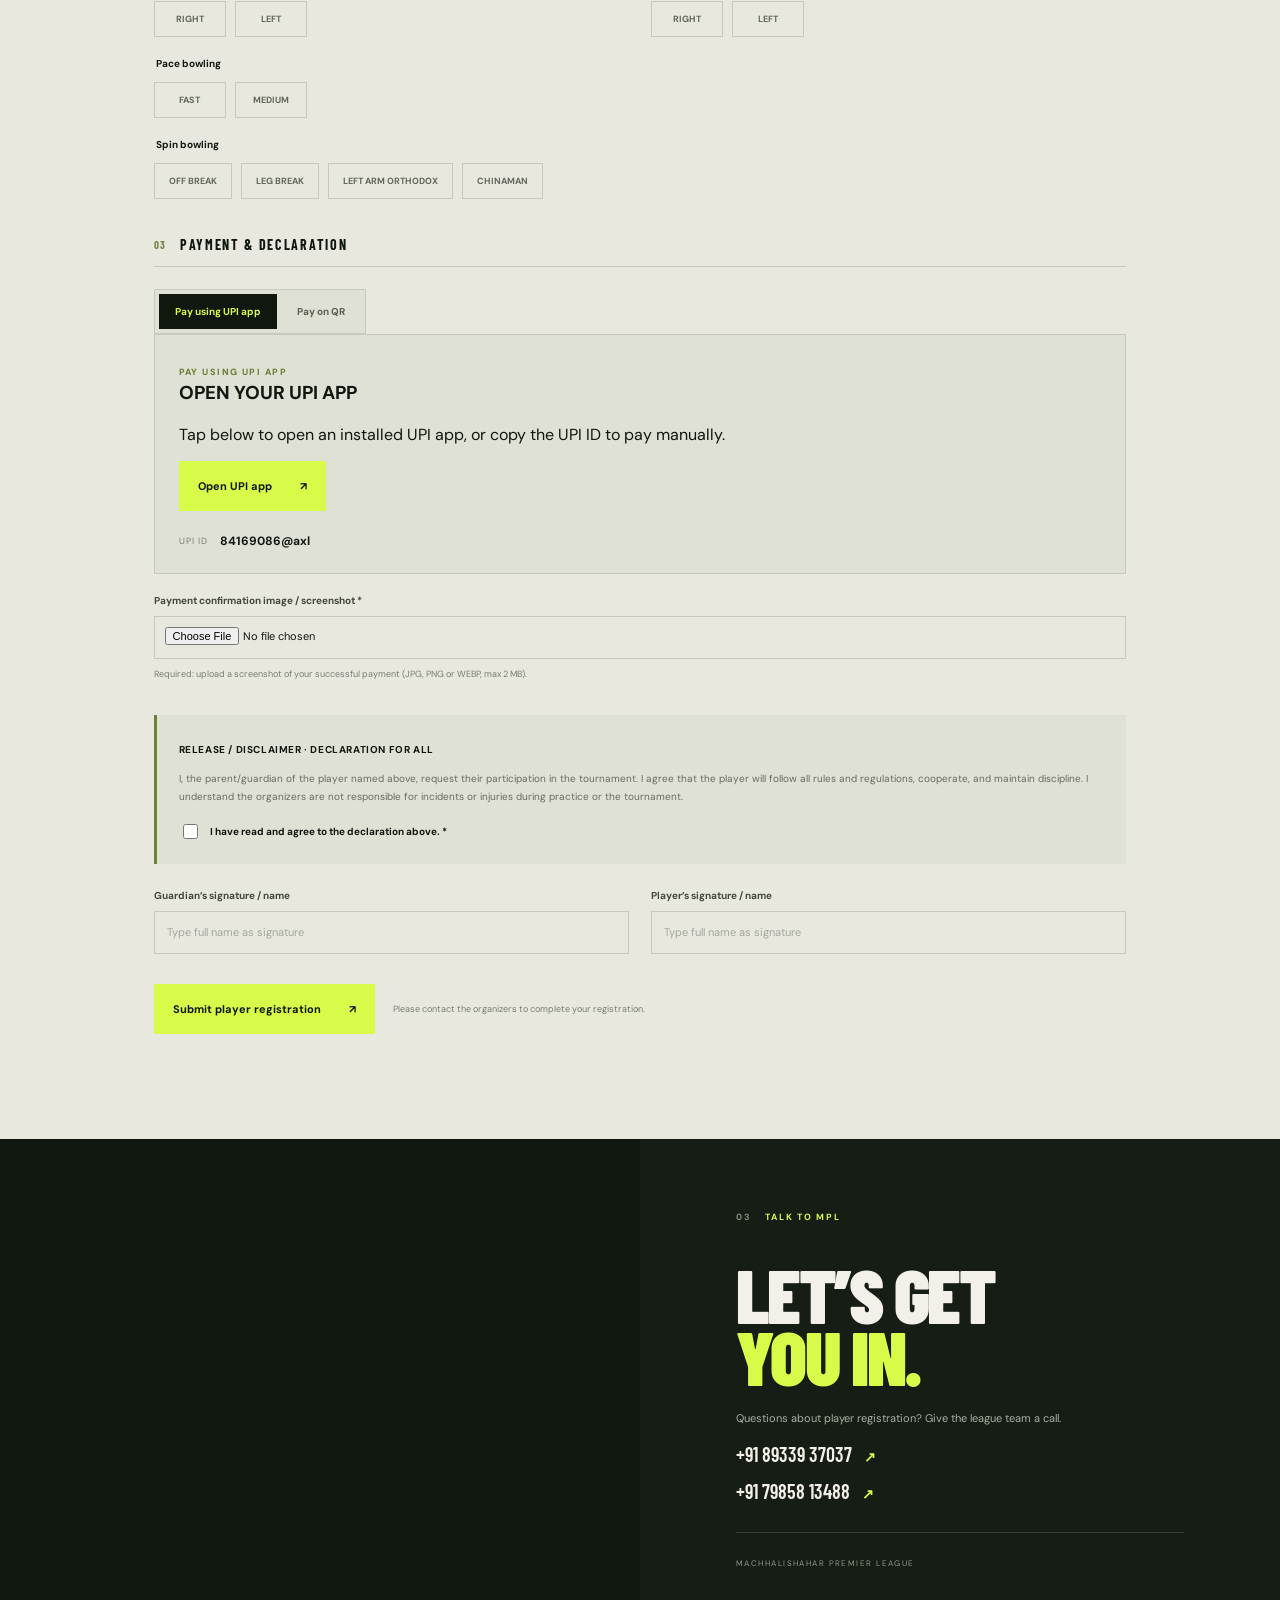
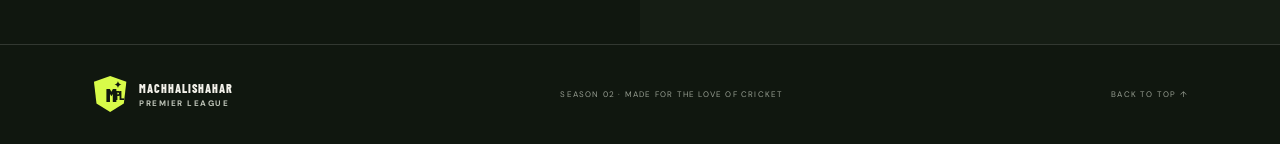
==== commit 81ac3e6d: "Update UPI ID in payment options" ====
--- a/index.html
+++ b/index.html
@@ -72,12 +72,12 @@
           <div class="payment-option payment-upi" data-payment-option="upi">
             <span class="payment-label">PAY USING UPI APP</span><h3>OPEN YOUR UPI APP</h3>
             <p>Tap below to open an installed UPI app, or copy the UPI ID to pay manually.</p>
-            <a class="button button-lime upi-launch" href="upi://pay?pa=959830888%40slc&amp;pn=Machhalishahar%20Premier%20League&amp;cu=INR">Open UPI app <span>↗</span></a>
-            <div class="upi-id"><span>UPI ID</span><strong>959830888@slc</strong></div>
+            <a class="button button-lime upi-launch" href="upi://pay?pa=84169086%40axl&pn=Registration%20Payment&am=700&cu=INR&tn=Registration%20Fee">Open UPI app <span>↗</span></a>
+            <div class="upi-id"><span>UPI ID</span><strong>84169086@axl</strong></div>
           </div>
           <div class="payment-option payment-qr" data-payment-option="qr" hidden>
-            <img src="assets/payment-qr.jpeg" alt="UPI payment QR code for 959830888@slc" />
-            <div class="payment-instructions"><span class="payment-label">PAY ON QR</span><h3>SCAN TO PAY</h3><p>Scan this QR code with any UPI app to complete your payment.</p><div class="upi-id"><span>UPI ID</span><strong>959830888@slc</strong></div></div>
+            <img src="assets/payment-qr.jpeg" alt="UPI payment QR code for 84169086@axl" />
+            <div class="payment-instructions"><span class="payment-label">PAY ON QR</span><h3>SCAN TO PAY</h3><p>Scan this QR code with any UPI app to complete your payment.</p><div class="upi-id"><span>UPI ID</span><strong>84169086@axl</strong></div></div>
           </div>
         </div>
         <div class="form-grid payment-upload-grid"><label class="field span-2">Payment confirmation image / screenshot *<input name="paymentConfirmation" type="file" accept=".jpg,.jpeg,.png,.webp,image/jpeg,image/png,image/webp" required /><small class="field-hint">Required: upload a screenshot of your successful payment (JPG, PNG or WEBP, max 2 MB).</small></label></div>
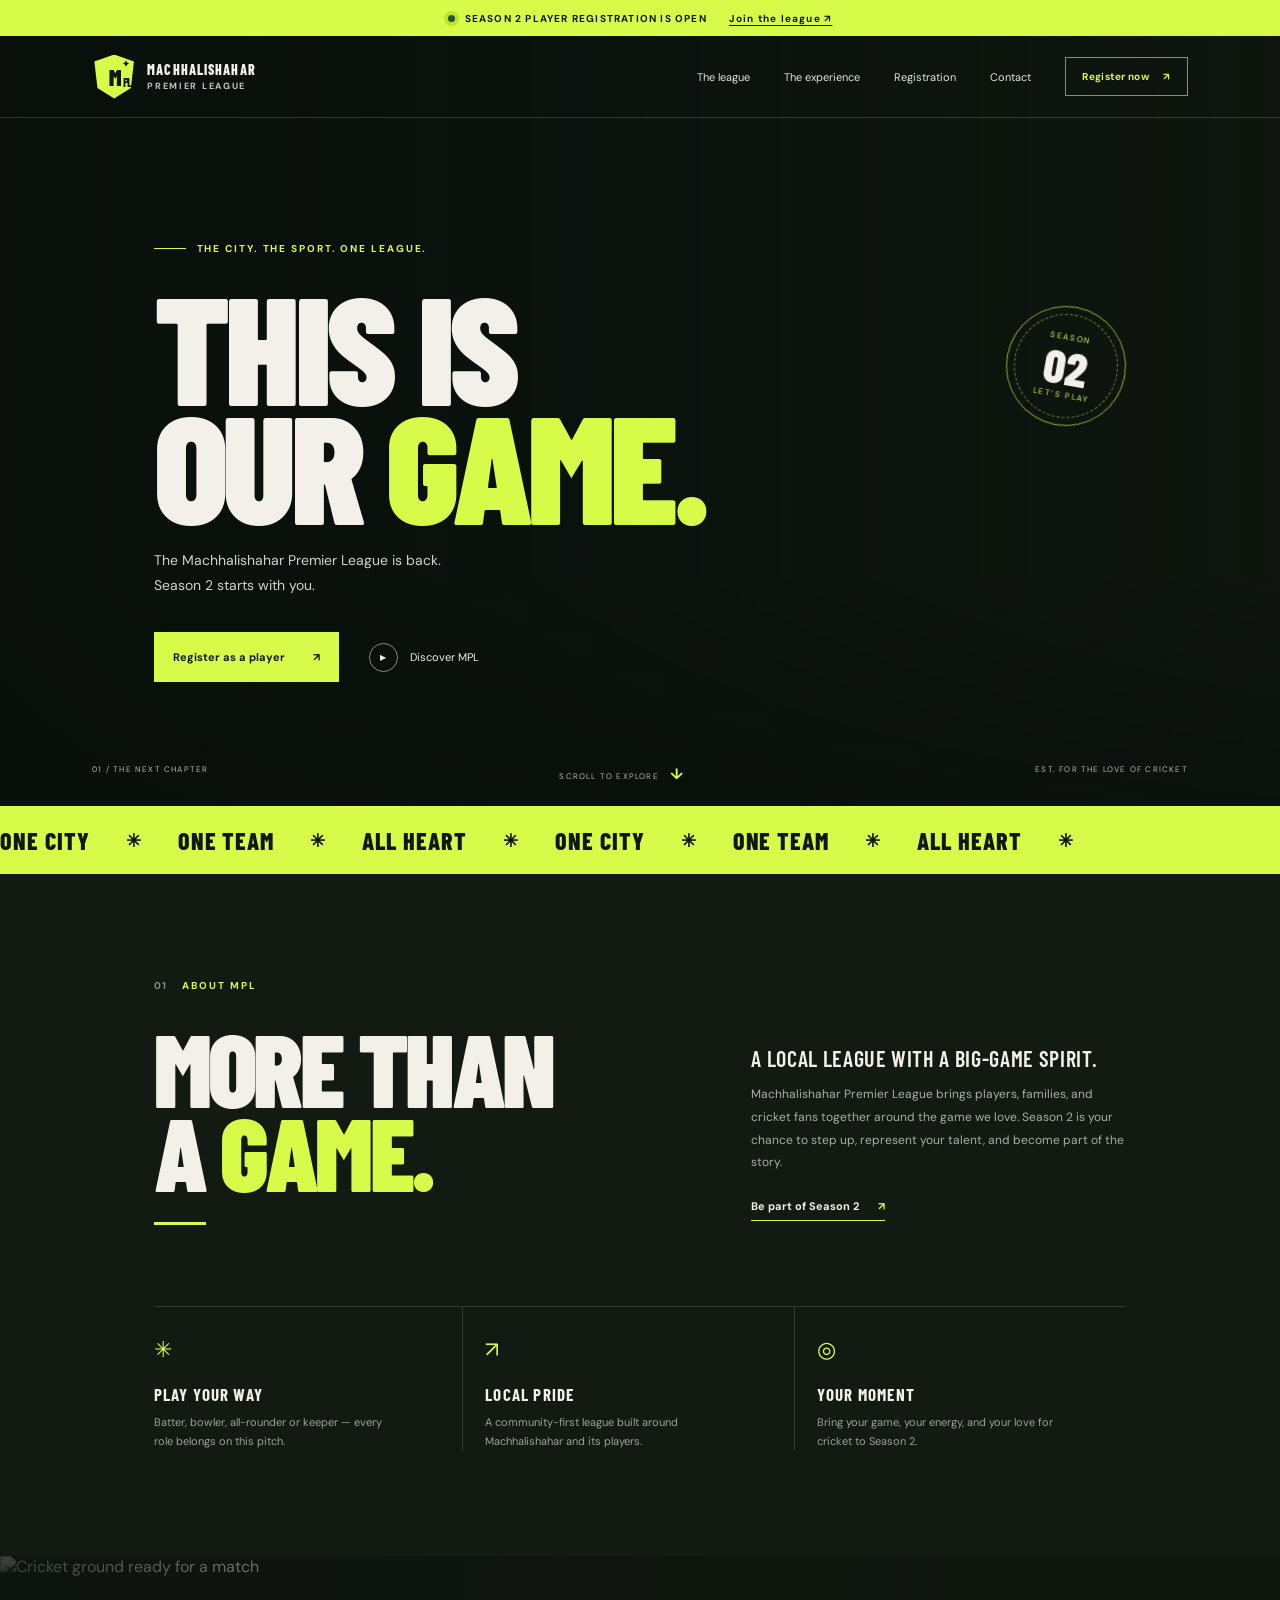
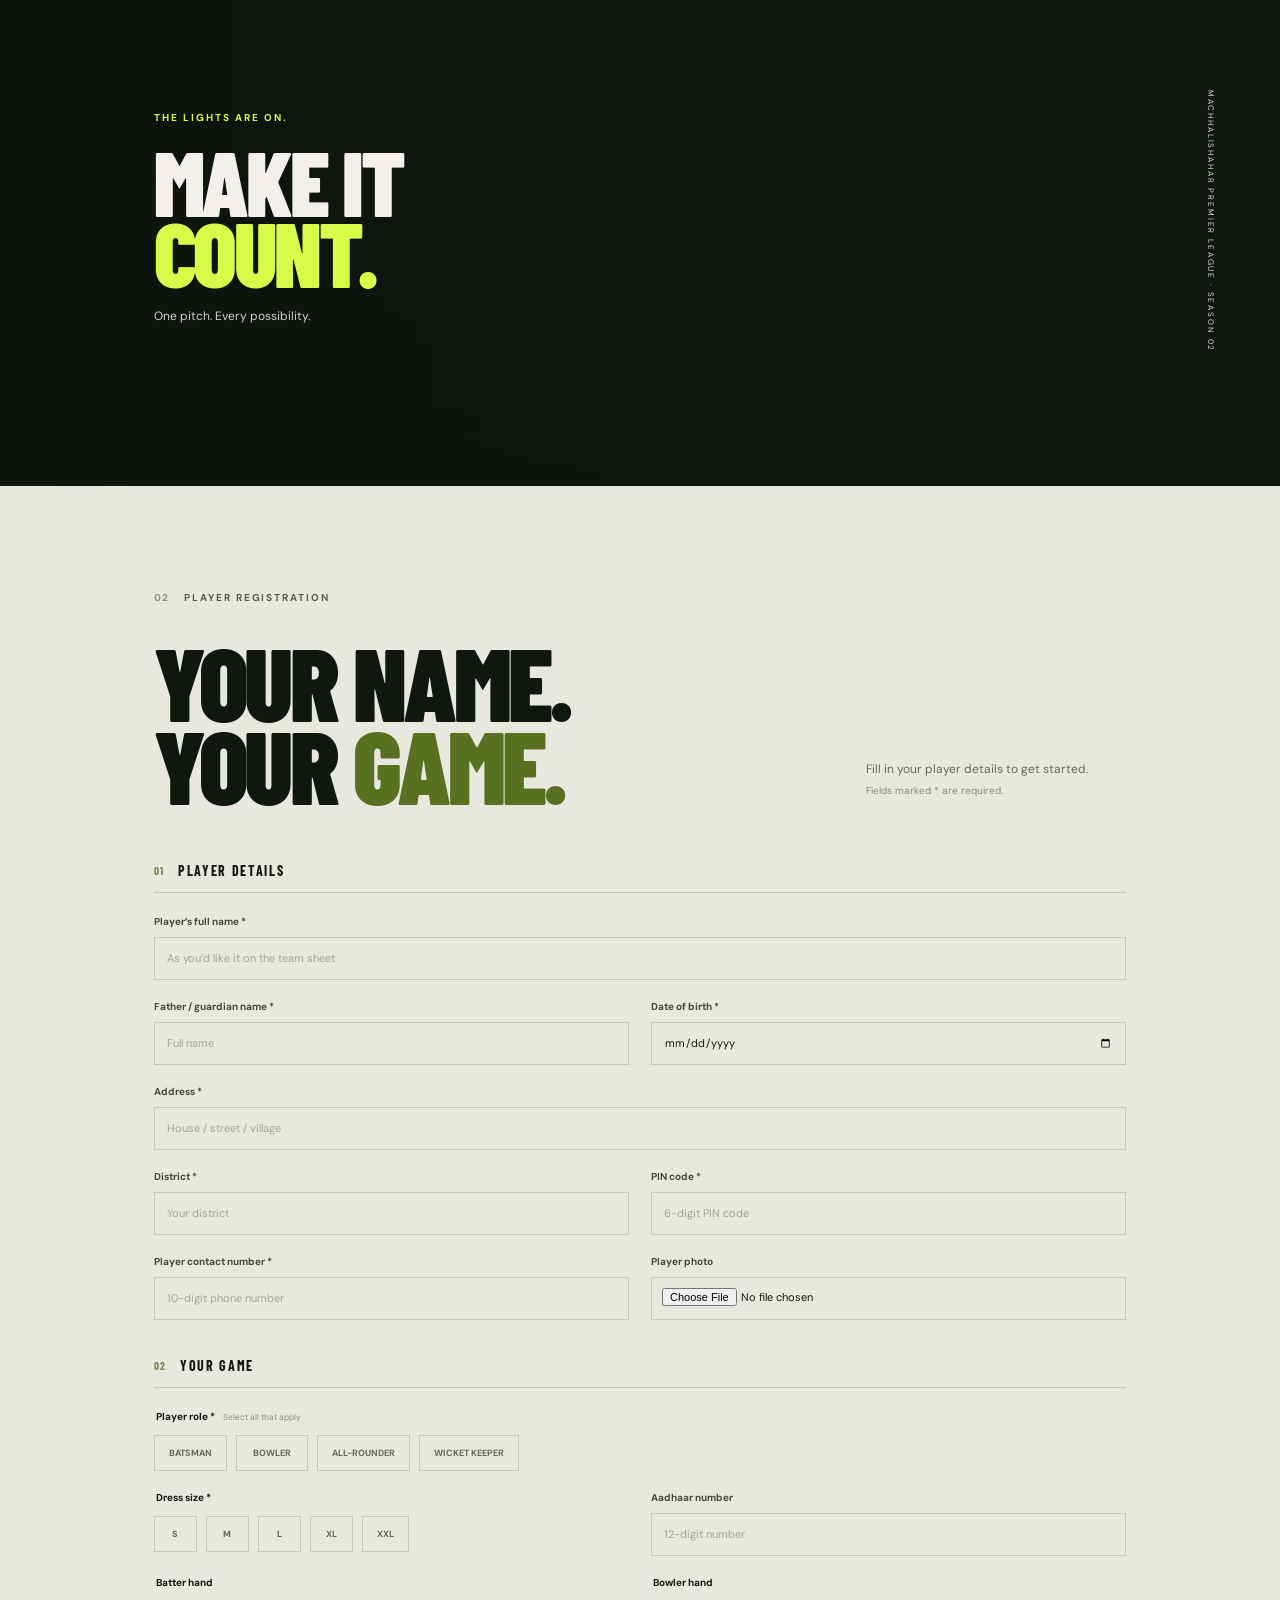
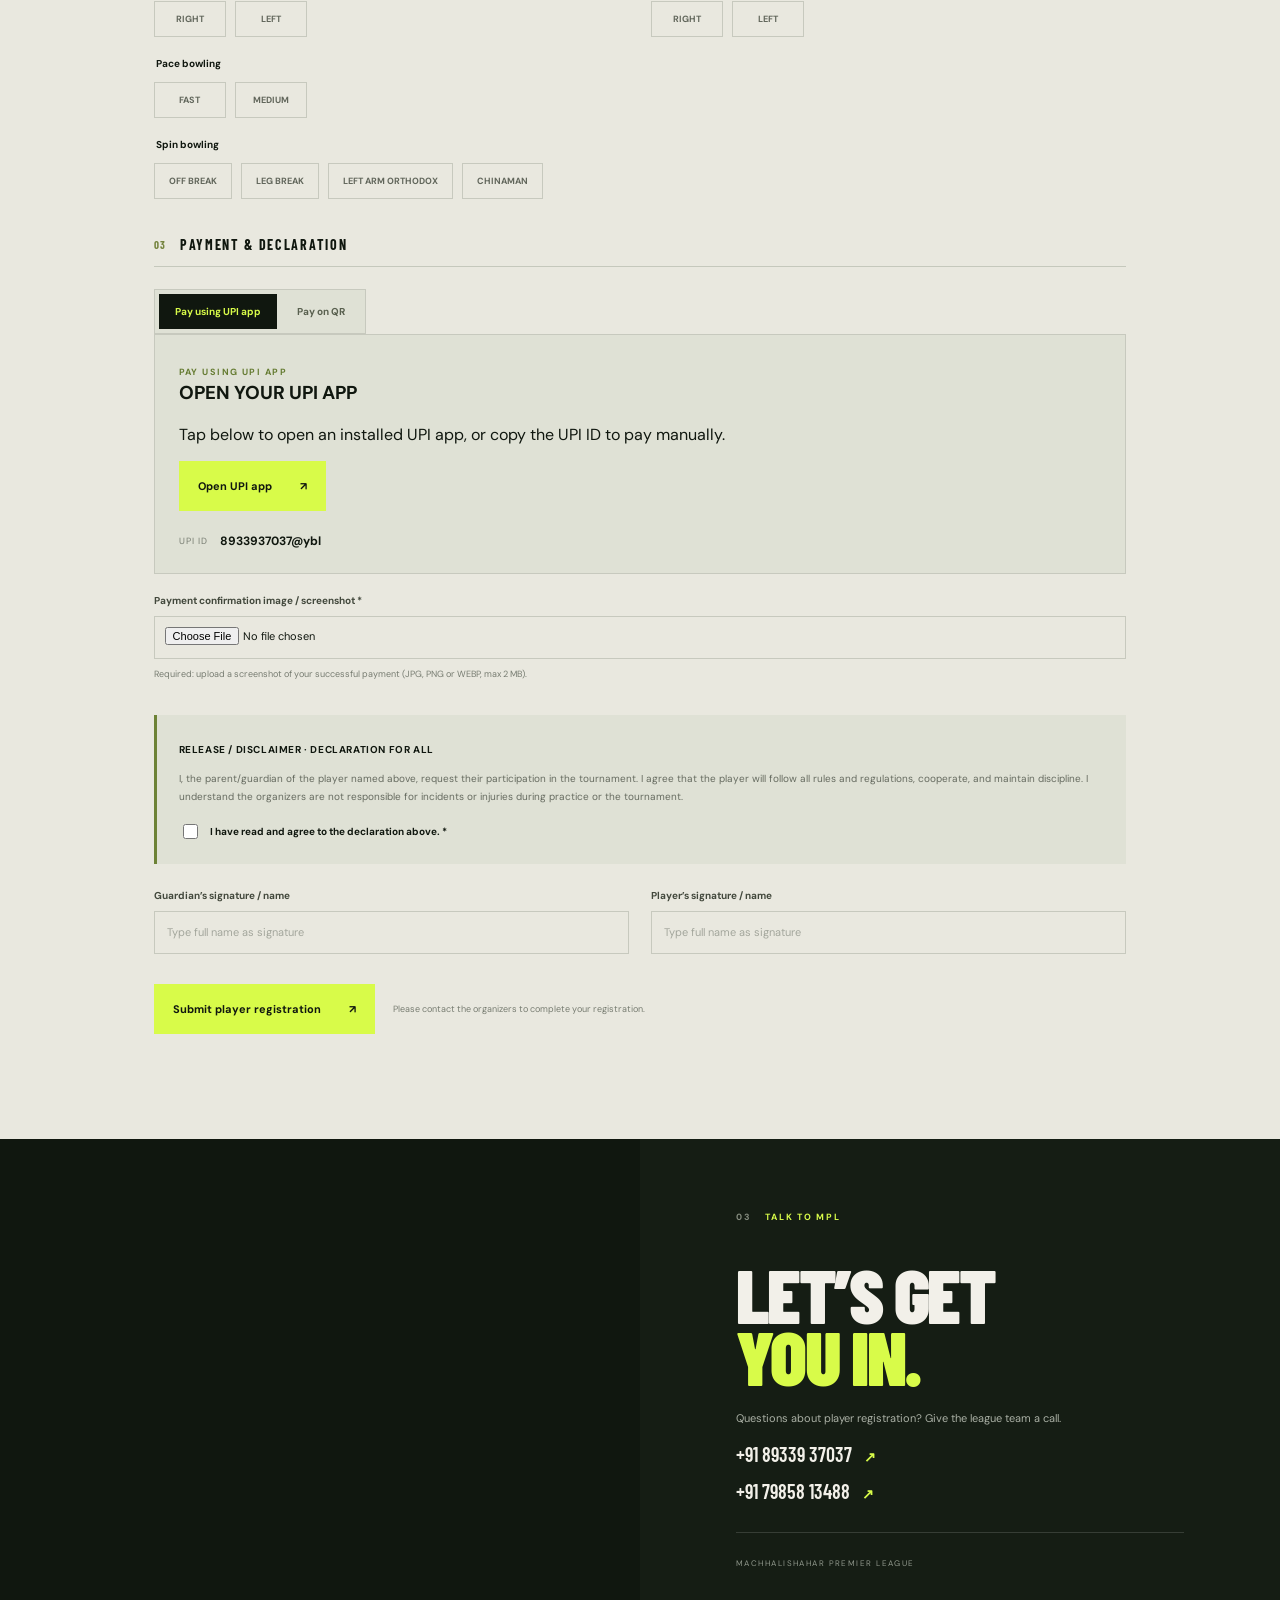
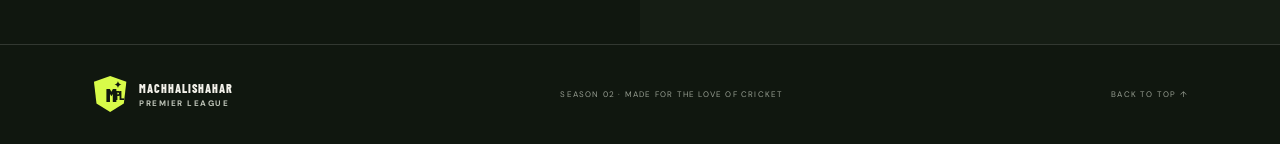
==== commit 27bade83: "new upi id and qr" ====
--- a/index.html
+++ b/index.html
@@ -72,12 +72,12 @@
           <div class="payment-option payment-upi" data-payment-option="upi">
             <span class="payment-label">PAY USING UPI APP</span><h3>OPEN YOUR UPI APP</h3>
             <p>Tap below to open an installed UPI app, or copy the UPI ID to pay manually.</p>
-            <a class="button button-lime upi-launch" href="upi://pay?pa=84169086%40axl&pn=Registration%20Payment&am=700&cu=INR&tn=Registration%20Fee">Open UPI app <span>↗</span></a>
-            <div class="upi-id"><span>UPI ID</span><strong>84169086@axl</strong></div>
+            <a class="button button-lime upi-launch" href="upi://pay?pa=8933937037%40ybl&pn=MAHENDRAKUMAR%20SO%20UMASHANKARYADAV&mc=0000&mode=02&purpose=00&am=700.00&cu=INR&tn=Cricket%20Tournament%20Registration">Open UPI app <span>↗</span></a>
+            <div class="upi-id"><span>UPI ID</span><strong>8933937037@ybl</strong></div>
           </div>
           <div class="payment-option payment-qr" data-payment-option="qr" hidden>
-            <img src="assets/payment-qr.jpeg" alt="UPI payment QR code for 84169086@axl" />
-            <div class="payment-instructions"><span class="payment-label">PAY ON QR</span><h3>SCAN TO PAY</h3><p>Scan this QR code with any UPI app to complete your payment.</p><div class="upi-id"><span>UPI ID</span><strong>84169086@axl</strong></div></div>
+            <img src="assets/payment-qr.jpeg" alt="UPI payment QR code for 8933937037@ybl" />
+            <div class="payment-instructions"><span class="payment-label">PAY ON QR</span><h3>SCAN TO PAY</h3><p>Scan this QR code with any UPI app to complete your payment.</p><div class="upi-id"><span>UPI ID</span><strong>8933937037@ybl</strong></div></div>
           </div>
         </div>
         <div class="form-grid payment-upload-grid"><label class="field span-2">Payment confirmation image / screenshot *<input name="paymentConfirmation" type="file" accept=".jpg,.jpeg,.png,.webp,image/jpeg,image/png,image/webp" required /><small class="field-hint">Required: upload a screenshot of your successful payment (JPG, PNG or WEBP, max 2 MB).</small></label></div>
@@ -92,6 +92,7 @@
         <div class="submit-dialog-mark" aria-hidden="true">MPL</div>
         <h3 id="submit-dialog-title" data-dialog-title>Submitting your form</h3>
         <p data-dialog-message>Please wait while we save your player registration and images.</p>
+        <a class="button whatsapp-join" data-whatsapp-join href="https://chat.whatsapp.com/I9qrq3qTameGAEKAjLJ2uT" target="_blank" rel="noopener noreferrer" hidden>Join the WhatsApp group <span aria-hidden="true">↗</span></a>
         <button class="button button-lime" type="button" data-dialog-close hidden>Close</button>
       </dialog>
     </section>
--- a/styles.css
+++ b/styles.css
@@ -9,3 +9,4 @@
 .wait-spinner{display:block;width:38px;height:38px;margin:0 auto 18px;border:4px solid #cbd2b8;border-top-color:#657b31;border-radius:50%;animation:wait-spin .8s linear infinite}.wait-spinner[hidden]{display:none}@keyframes wait-spin{to{transform:rotate(360deg)}}
 .payment-method-toggle{grid-column:span 2;display:inline-flex;justify-self:start;padding:4px;background:#dfe1d5;border:1px solid #c7c9be;gap:4px}.payment-method-button{border:0;background:transparent;padding:11px 16px;color:#59604f;font:700 10px 'DM Sans';cursor:pointer}.payment-method-button[aria-pressed="true"]{background:#10170f;color:#d8fb49}.payment-method-button:focus-visible{outline:2px solid #657b31;outline-offset:2px}.payment-panel .payment-upi{grid-column:1/-1}.payment-panel .payment-qr{grid-column:1/-1;display:grid;grid-template-columns:190px 1fr;gap:28px;align-items:center;background:transparent;padding:0}.payment-option[hidden]{display:none}.payment-qr img{display:block;width:100%;max-width:166px;height:auto;aspect-ratio:1;object-fit:contain;background:#fff;padding:10px}.upi-launch{margin:0 0 18px;width:max-content}.payment-upi .upi-id{margin-top:4px}
 .form-debug-panel{margin-top:12px;padding:12px;background:#151d14;color:#d8fb49;white-space:pre-wrap;overflow-wrap:anywhere;font:10px/1.5 monospace;max-height:240px;overflow:auto}.form-debug-panel:empty{display:none}
+.whatsapp-join{margin:0 auto 12px;background:#25d366;color:#102015}.whatsapp-join:hover{background:#46e17c}.whatsapp-join[hidden]{display:none}
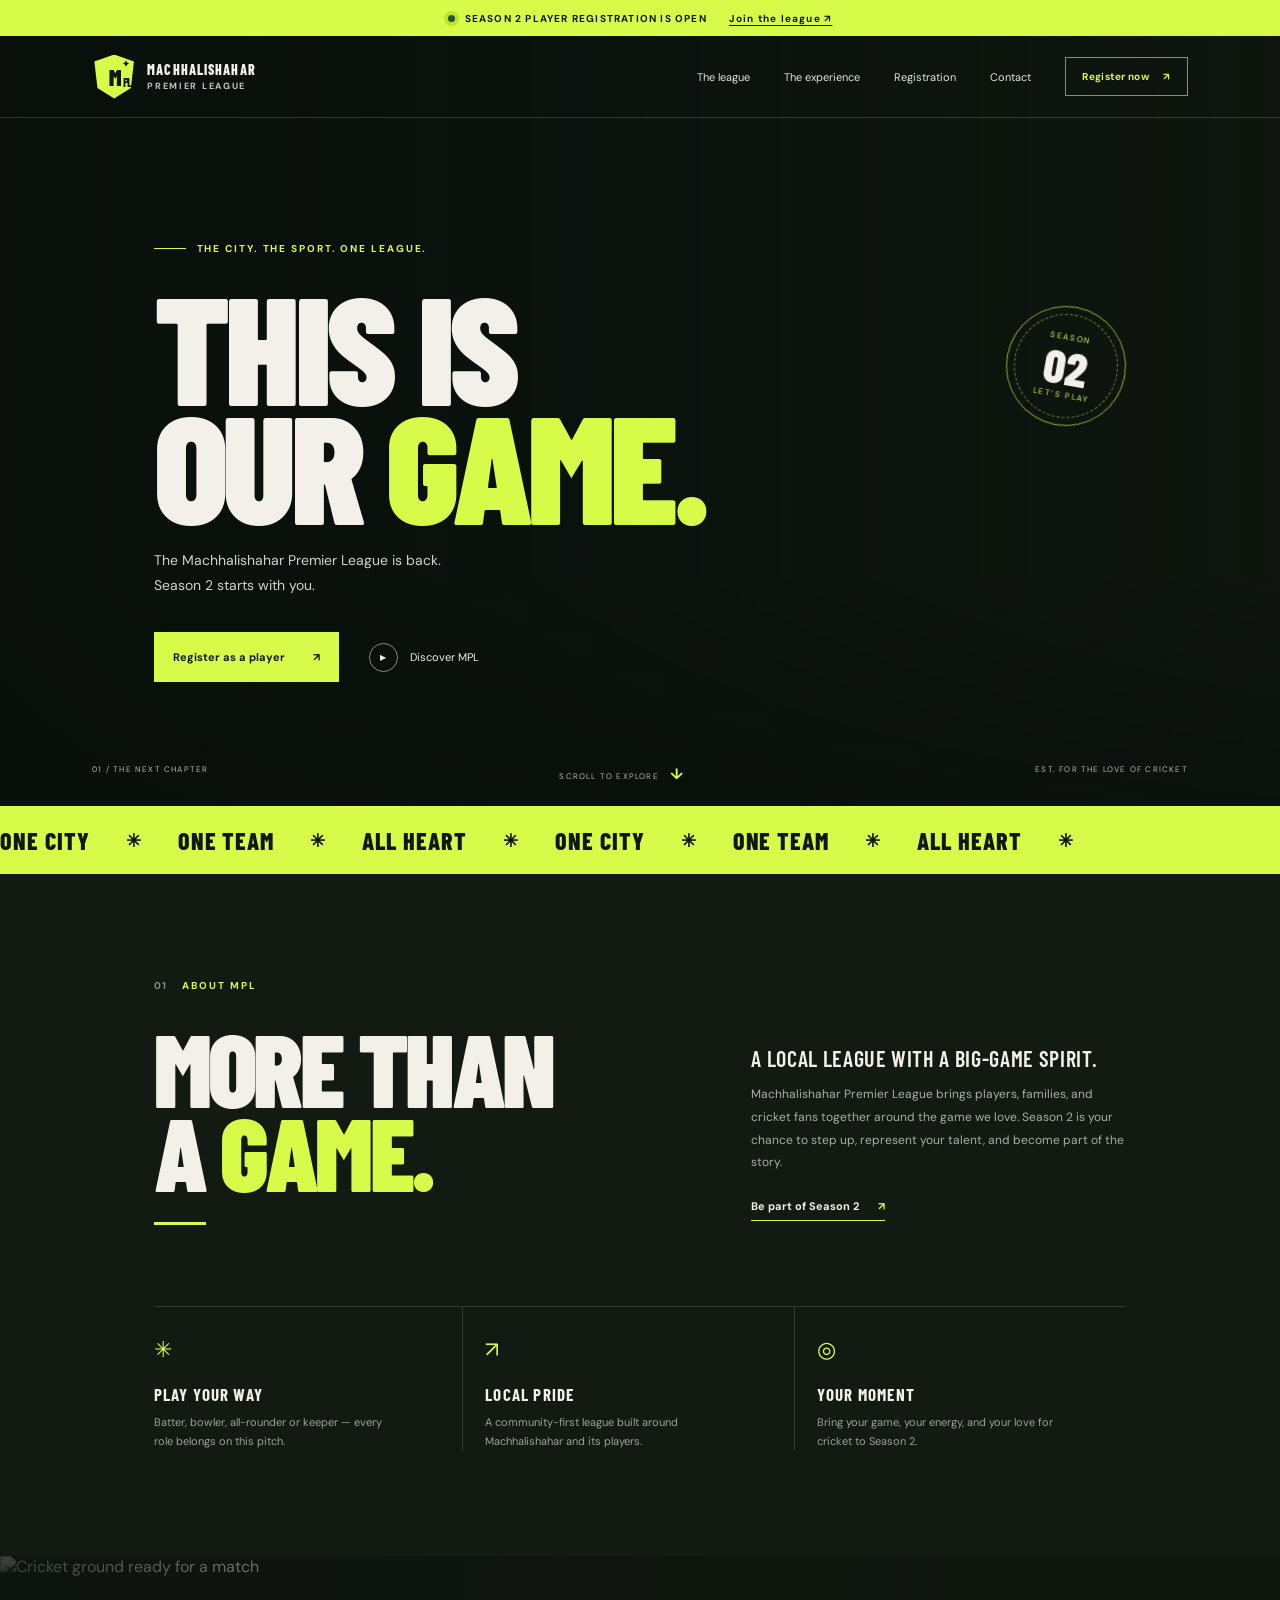
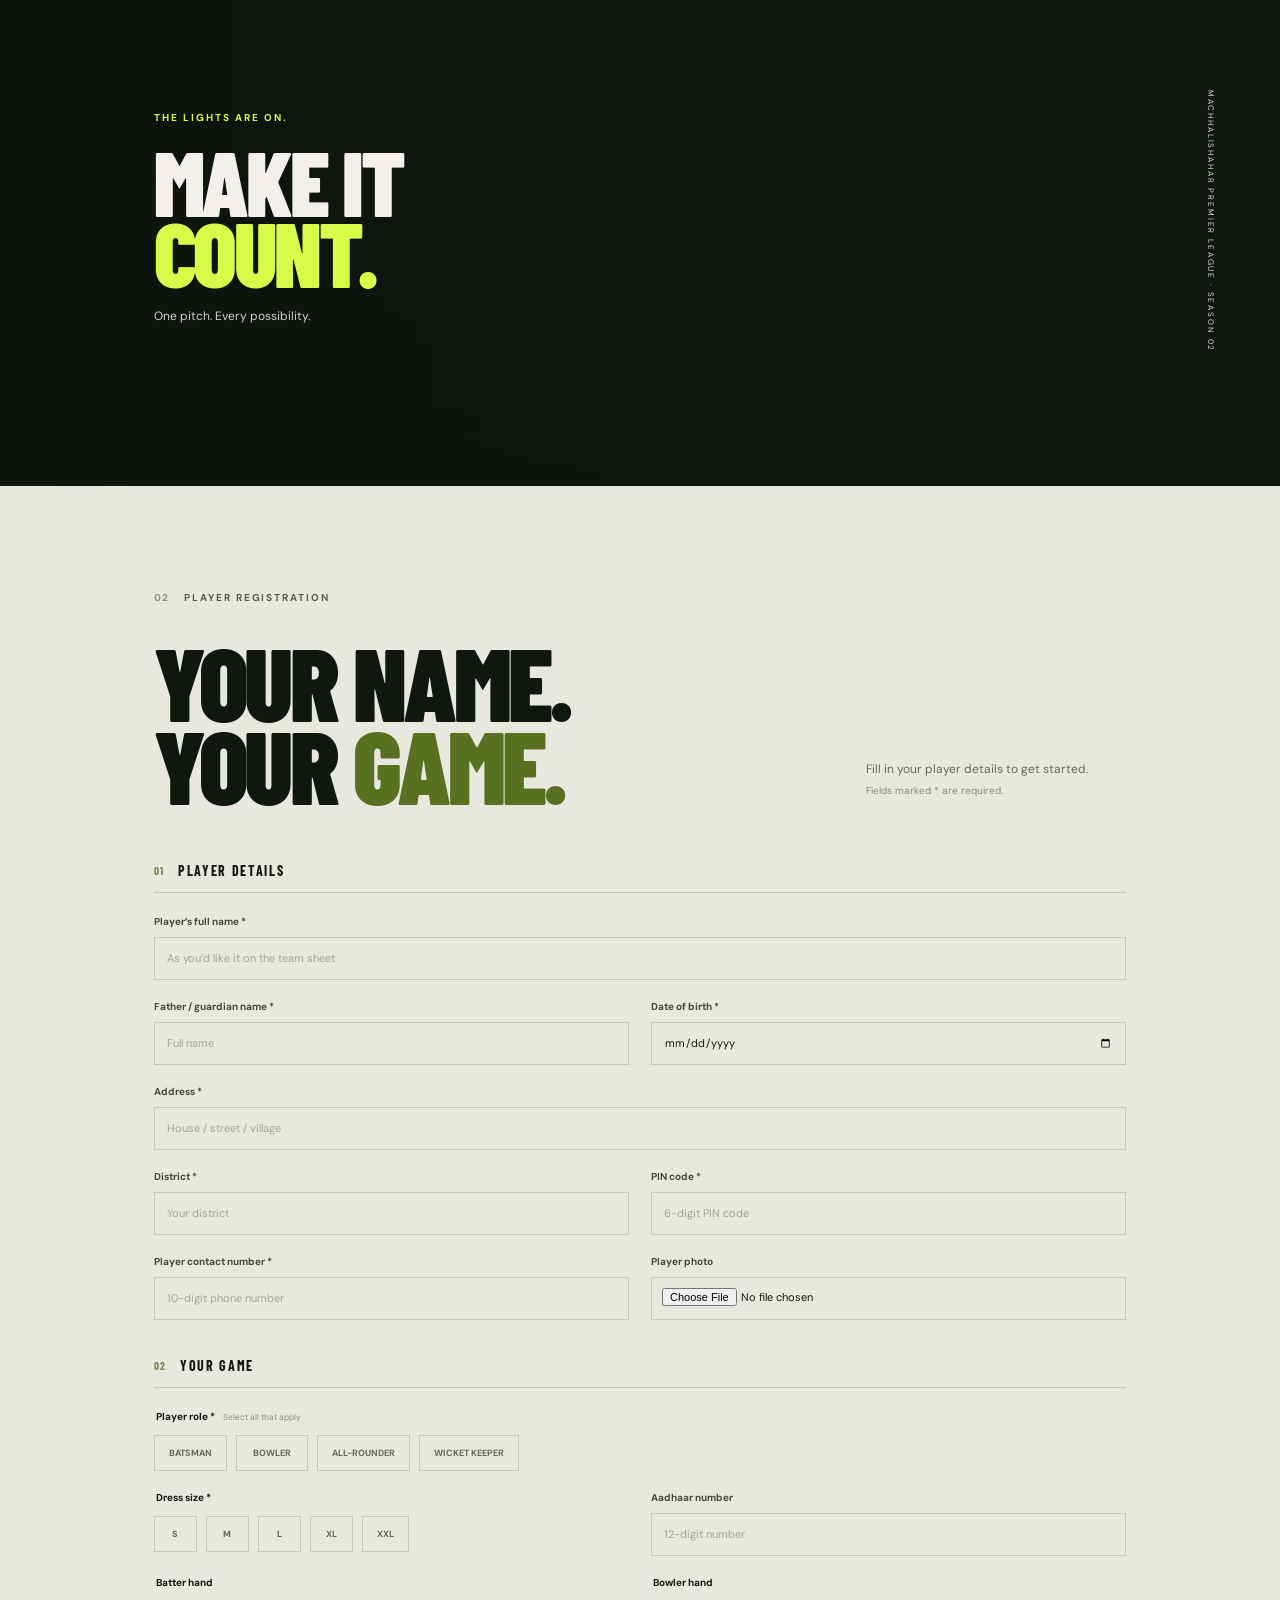
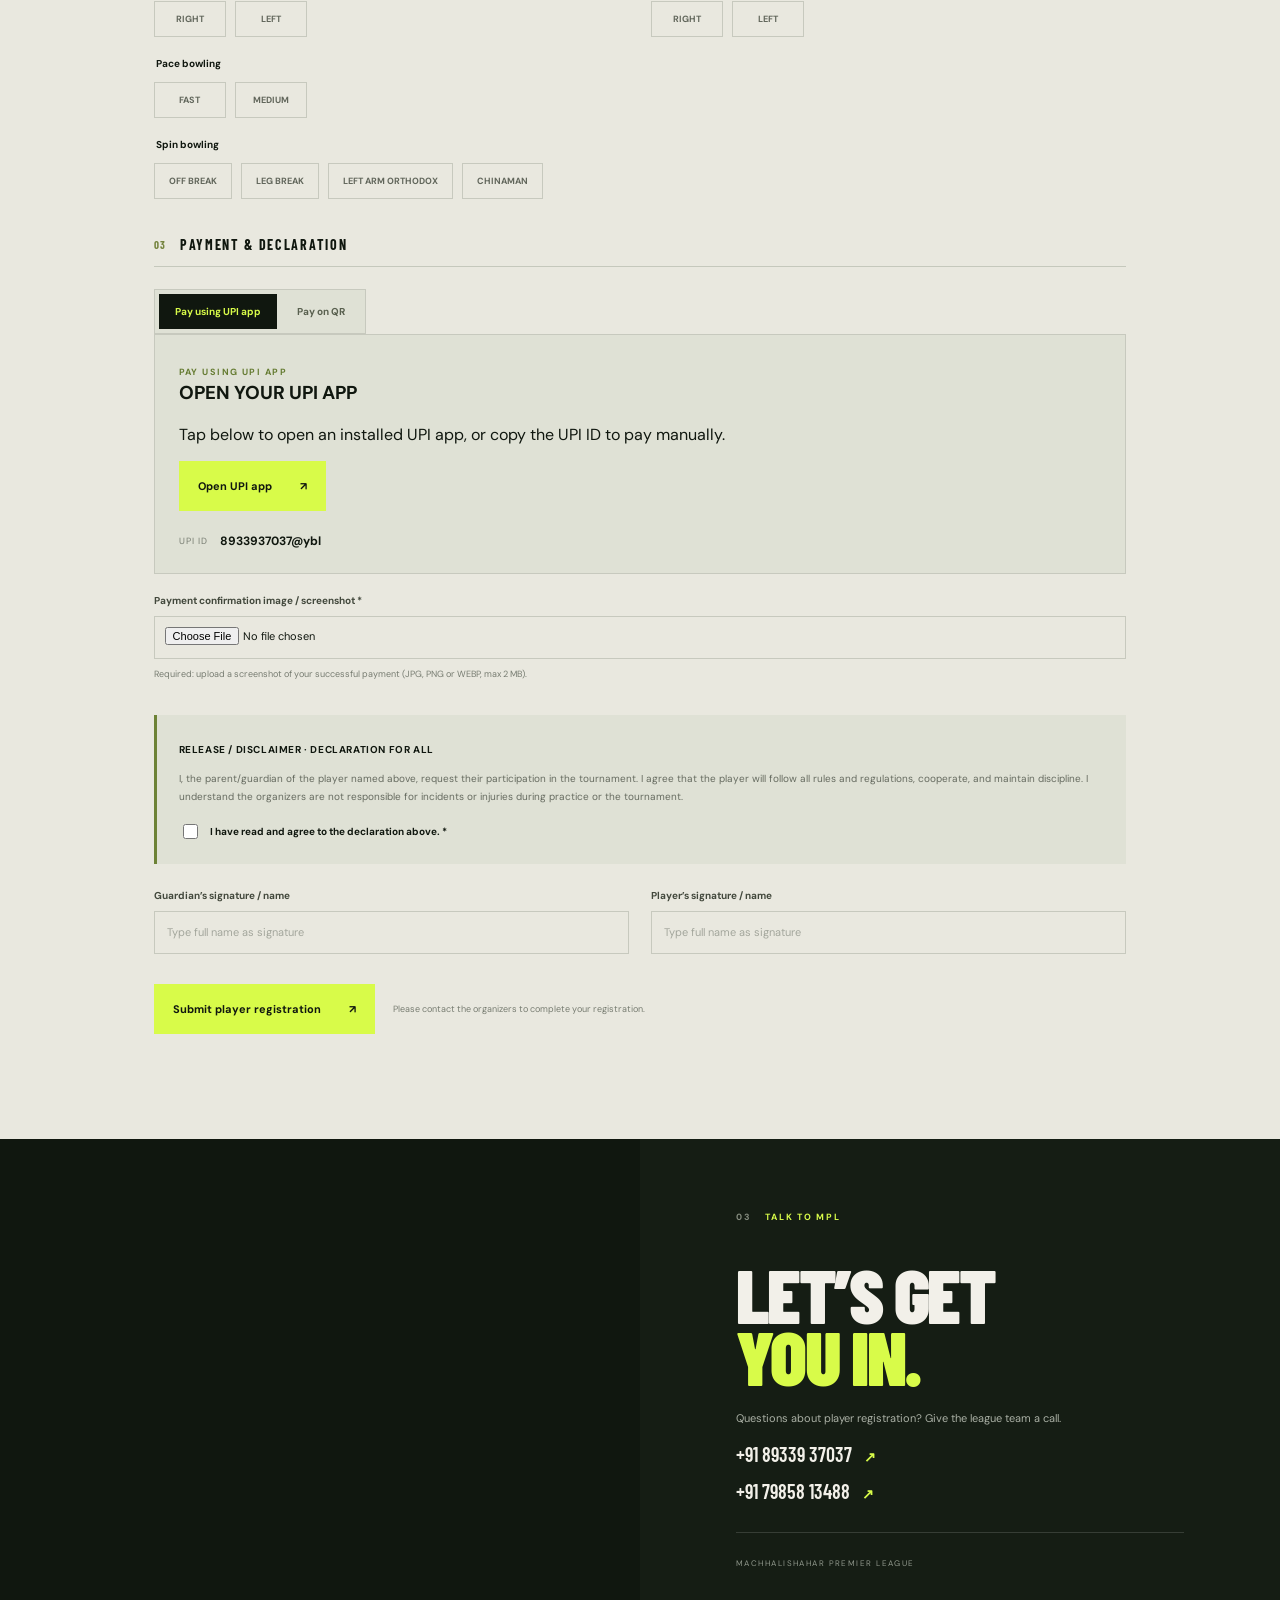
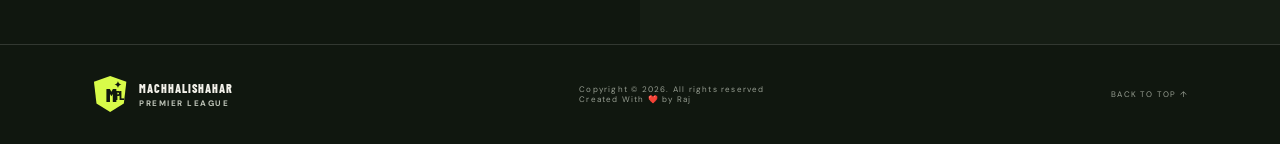
==== commit f376f509: "Modify footer with copyright and creator details Updated footer to include copyright information and" ====
--- a/index.html
+++ b/index.html
@@ -98,7 +98,8 @@
     </section>
     <section class="contact" id="contact"><div class="contact-image"></div><div class="contact-content"><div class="section-kicker"><span>03</span> TALK TO MPL</div><h2>LET’S GET<br/><em>YOU IN.</em></h2><p>Questions about player registration? Give the league team a call.</p><a class="phone-link" href="tel:8933937037">+91 89339 37037 <span>↗</span></a><a class="phone-link" href="tel:7985813488">+91 79858 13488 <span>↗</span></a><div class="contact-rule"></div><span class="contact-label">MACHHALISHAHAR PREMIER LEAGUE</span></div></section>
   </main>
-  <footer><a class="brand footer-brand" href="#home"><span class="brand-mark"><span>M</span><b>PL</b><i>✦</i></span><span class="brand-name">MACHHALISHAHAR<small>PREMIER LEAGUE</small></span></a><span class="footer-note">SEASON 02 · MADE FOR THE LOVE OF CRICKET</span><a href="#home" class="back-top">BACK TO TOP ↑</a></footer>
+  <footer><a class="brand footer-brand" href="#home"><span class="brand-mark"><span>M</span><b>PL</b><i>✦</i></span><span class="brand-name">MACHHALISHAHAR<small>PREMIER LEAGUE</small></span></a><span class="footer-note">Copyright © 2026. All rights reserved</br>
+Created With ❤️ by <a href="https://itsraj.me/"> Raj</a></span><a href="#home" class="back-top">BACK TO TOP ↑</a></footer>
   <script src="script.js"></script>
 </body>
 </html>
